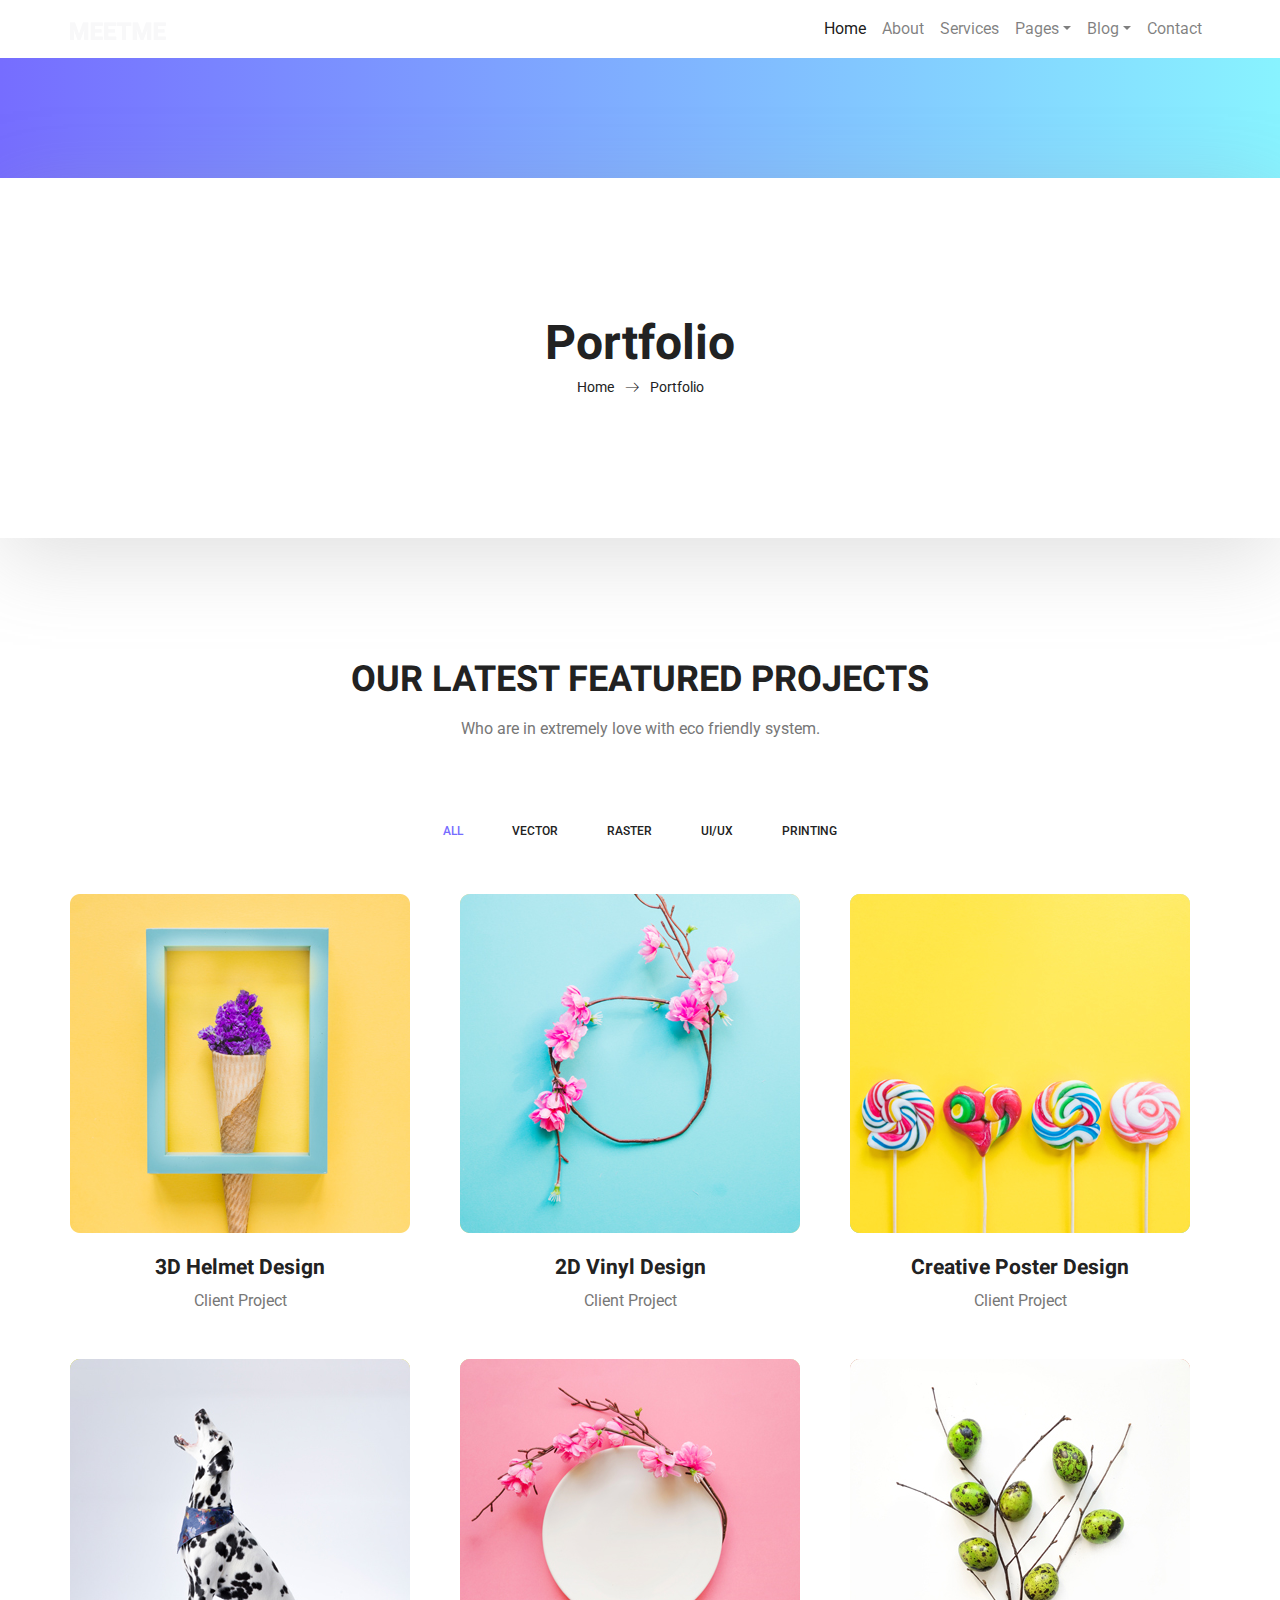
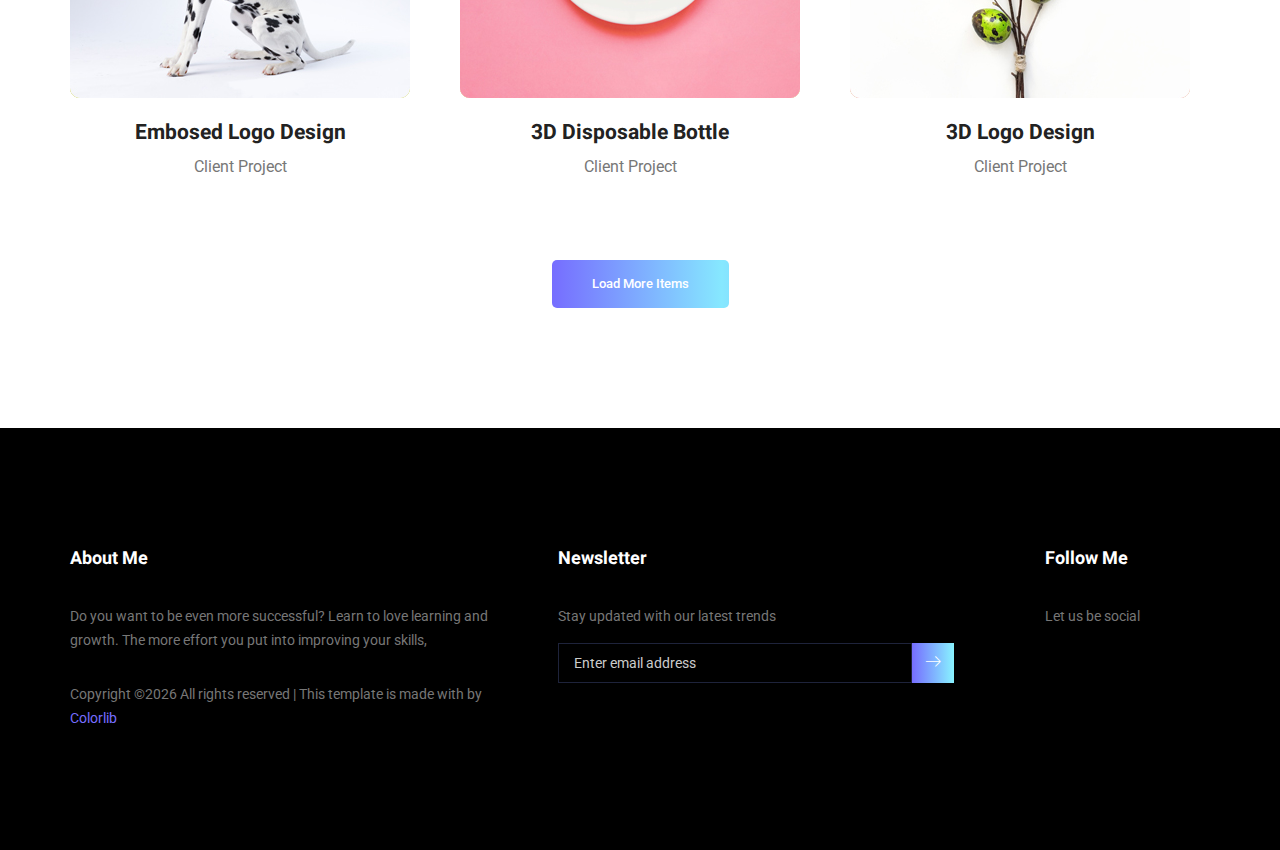
==== portfolio.html @ 8f8fa960 "first commit" ====
<!doctype html>
<html lang="en">
    <head>
        <!-- Required meta tags -->
        <meta charset="utf-8">
        <meta name="viewport" content="width=device-width, initial-scale=1, shrink-to-fit=no">
        <link rel="icon" href="img/favicon.png" type="image/png">
        <title>MeetMe Personal</title>
        <!-- Bootstrap CSS -->
        <link rel="stylesheet" href="css/bootstrap.css">
        <link rel="stylesheet" href="vendors/linericon/style.css">
        <link rel="stylesheet" href="css/font-awesome.min.css">
        <link rel="stylesheet" href="vendors/owl-carousel/owl.carousel.min.css">
        <link rel="stylesheet" href="vendors/lightbox/simpleLightbox.css">
        <link rel="stylesheet" href="vendors/nice-select/css/nice-select.css">
        <link rel="stylesheet" href="vendors/animate-css/animate.css">
        <link rel="stylesheet" href="vendors/popup/magnific-popup.css">
        <link rel="stylesheet" href="vendors/flaticon/flaticon.css">
        <!-- main css -->
        <link rel="stylesheet" href="css/style.css">
        <link rel="stylesheet" href="css/responsive.css">
    </head>
    <body>
        
        <!--================Header Menu Area =================-->
        <header class="header_area">
            <div class="main_menu">
            	<nav class="navbar navbar-expand-lg navbar-light">
					<div class="container box_1620">
						<!-- Brand and toggle get grouped for better mobile display -->
						<a class="navbar-brand logo_h" href="index.html"><img src="img/logo.png" alt=""></a>
						<button class="navbar-toggler" type="button" data-toggle="collapse" data-target="#navbarSupportedContent" aria-controls="navbarSupportedContent" aria-expanded="false" aria-label="Toggle navigation">
							<span class="icon-bar"></span>
							<span class="icon-bar"></span>
							<span class="icon-bar"></span>
						</button>
						<!-- Collect the nav links, forms, and other content for toggling -->
						<div class="collapse navbar-collapse offset" id="navbarSupportedContent">
							<ul class="nav navbar-nav menu_nav ml-auto">
								<li class="nav-item active"><a class="nav-link" href="index.html">Home</a></li> 
								<li class="nav-item"><a class="nav-link" href="about-us.html">About</a></li> 
								<li class="nav-item"><a class="nav-link" href="services.html">Services</a></li> 
								<li class="nav-item submenu dropdown">
									<a href="#" class="nav-link dropdown-toggle" data-toggle="dropdown" role="button" aria-haspopup="true" aria-expanded="false">Pages</a>
									<ul class="dropdown-menu">
										<li class="nav-item"><a class="nav-link" href="portfolio.html">Portfolio</a></li>
										<li class="nav-item"><a class="nav-link" href="elements.html">Elements</a></li>
									</ul>
								</li> 
								<li class="nav-item submenu dropdown">
									<a href="#" class="nav-link dropdown-toggle" data-toggle="dropdown" role="button" aria-haspopup="true" aria-expanded="false">Blog</a>
									<ul class="dropdown-menu">
										<li class="nav-item"><a class="nav-link" href="blog.html">Blog</a></li>
										<li class="nav-item"><a class="nav-link" href="single-blog.html">Blog Details</a></li>
									</ul>
								</li> 
								<li class="nav-item"><a class="nav-link" href="contact.html">Contact</a></li>
							</ul>
						</div> 
					</div>
            	</nav>
            </div>
        </header>
        <!--================Header Menu Area =================-->
        
        <!--================Home Banner Area =================-->
        <section class="banner_area">
            <div class="box_1620">
				<div class="banner_inner d-flex align-items-center">
					<div class="container">
						<div class="banner_content text-center">
							<h2>Portfolio</h2>
							<div class="page_link">
								<a href="index.html">Home</a>
								<a href="portfolio.html">Portfolio</a>
							</div>
						</div>
					</div>
				</div>
            </div>
        </section>
        <!--================End Home Banner Area =================-->
        
        <!--================Home Gallery Area =================-->
        <section class="home_gallery_area p_120">
        	<div class="container">
        		<div class="main_title">
        			<h2>Our Latest Featured Projects</h2>
        			<p>Who are in extremely love with eco friendly system.</p>
        		</div>
        		<div class="isotope_fillter">
        			<ul class="gallery_filter list">
						<li class="active" data-filter="*"><a href="#">All</a></li>
						<li data-filter=".brand"><a href="#">Vector</a></li>
						<li data-filter=".manipul"><a href="#">Raster</a></li>
						<li data-filter=".creative"><a href="#">UI/UX</a></li>
						<li data-filter=".design"><a href="#">Printing</a></li>
					</ul>
        		</div>
        	</div>
        	<div class="container">
        		<div class="gallery_f_inner row imageGallery1">
        			<div class="col-lg-4 col-md-4 col-sm-6 brand manipul design print">
        				<div class="h_gallery_item">
        					<div class="g_img_item">
        						<img class="img-fluid" src="img/gallery/project-1.jpg" alt="">
        						<a class="light" href="img/gallery/project-1.jpg"><img src="img/gallery/icon.png" alt=""></a>
        					</div>
        					<div class="g_item_text">
        						<h4>3D Helmet Design</h4>
        						<p>Client Project</p>
        					</div>
        				</div>
        			</div>
        			<div class="col-lg-4 col-md-4 col-sm-6 brand manipul creative">
        				<div class="h_gallery_item">
        					<div class="g_img_item">
        						<img class="img-fluid" src="img/gallery/project-2.jpg" alt="">
        						<a class="light" href="img/gallery/project-2.jpg"><img src="img/gallery/icon.png" alt=""></a>
        					</div>
        					<div class="g_item_text">
        						<h4>2D Vinyl Design</h4>
        						<p>Client Project</p>
        					</div>
        				</div>
        			</div>
        			<div class="col-lg-4 col-md-4 col-sm-6 manipul creative design print">
        				<div class="h_gallery_item">
        					<div class="g_img_item">
        						<img class="img-fluid" src="img/gallery/project-3.jpg" alt="">
        						<a class="light" href="img/gallery/project-3.jpg"><img src="img/gallery/icon.png" alt=""></a>
        					</div>
        					<div class="g_item_text">
        						<h4>Creative Poster Design</h4>
        						<p>Client Project</p>
        					</div>
        				</div>
        			</div>
        			<div class="col-lg-4 col-md-4 col-sm-6 brand creative print">
        				<div class="h_gallery_item">
        					<div class="g_img_item">
        						<img class="img-fluid" src="img/gallery/project-4.jpg" alt="">
        						<a class="light" href="img/gallery/project-4.jpg"><img src="img/gallery/icon.png" alt=""></a>
        					</div>
        					<div class="g_item_text">
        						<h4>Embosed Logo Design</h4>
        						<p>Client Project</p>
        					</div>
        				</div>
        			</div>
        			<div class="col-lg-4 col-md-4 col-sm-6 brand manipul design">
        				<div class="h_gallery_item">
        					<div class="g_img_item">
        						<img class="img-fluid" src="img/gallery/project-5.jpg" alt="">
        						<a class="light" href="img/gallery/project-5.jpg"><img src="img/gallery/icon.png" alt=""></a>
        					</div>
        					<div class="g_item_text">
        						<h4>3D Disposable Bottle</h4>
        						<p>Client Project</p>
        					</div>
        				</div>
        			</div>
        			<div class="col-lg-4 col-md-4 col-sm-6 brand creative">
        				<div class="h_gallery_item">
        					<div class="g_img_item">
        						<img class="img-fluid" src="img/gallery/project-6.jpg" alt="">
        						<a class="light" href="img/gallery/project-6.jpg"><img src="img/gallery/icon.png" alt=""></a>
        					</div>
        					<div class="g_item_text">
        						<h4>3D Logo Design</h4>
        						<p>Client Project</p>
        					</div>
        				</div>
        			</div>
        		</div>
        		<div class="more_btn">
        			<a class="main_btn" href="#">Load More Items</a>
        		</div>
        	</div>
        </section>
        <!--================End Home Gallery Area =================-->
        
        <!--================Footer Area =================-->
        <footer class="footer_area p_120">
        	<div class="container">
        		<div class="row footer_inner">
        			<div class="col-lg-5 col-sm-6">
        				<aside class="f_widget ab_widget">
        					<div class="f_title">
        						<h3>About Me</h3>
        					</div>
        					<p>Do you want to be even more successful? Learn to love learning and growth. The more effort you put into improving your skills,</p>
        					<p><!-- Link back to Colorlib can't be removed. Template is licensed under CC BY 3.0. -->
Copyright &copy;<script>document.write(new Date().getFullYear());</script> All rights reserved | This template is made with <i class="fa fa-heart-o" aria-hidden="true"></i> by <a href="https://colorlib.com" target="_blank">Colorlib</a>
<!-- Link back to Colorlib can't be removed. Template is licensed under CC BY 3.0. --></p>
        				</aside>
        			</div>
        			<div class="col-lg-5 col-sm-6">
        				<aside class="f_widget news_widget">
        					<div class="f_title">
        						<h3>Newsletter</h3>
        					</div>
        					<p>Stay updated with our latest trends</p>
        					<div id="mc_embed_signup">
                                <form target="_blank" action="https://spondonit.us12.list-manage.com/subscribe/post?u=1462626880ade1ac87bd9c93a&amp;id=92a4423d01" method="get" class="subscribe_form relative">
                                	<div class="input-group d-flex flex-row">
                                        <input name="EMAIL" placeholder="Enter email address" onfocus="this.placeholder = ''" onblur="this.placeholder = 'Email Address '" required="" type="email">
                                        <button class="btn sub-btn"><span class="lnr lnr-arrow-right"></span></button>		
                                    </div>				
                                    <div class="mt-10 info"></div>
                                </form>
                            </div>
        				</aside>
        			</div>
        			<div class="col-lg-2">
        				<aside class="f_widget social_widget">
        					<div class="f_title">
        						<h3>Follow Me</h3>
        					</div>
        					<p>Let us be social</p>
        					<ul class="list">
        						<li><a href="#"><i class="fa fa-facebook"></i></a></li>
        						<li><a href="#"><i class="fa fa-twitter"></i></a></li>
        						<li><a href="#"><i class="fa fa-dribbble"></i></a></li>
        						<li><a href="#"><i class="fa fa-behance"></i></a></li>
        					</ul>
        				</aside>
        			</div>
        		</div>
        	</div>
        </footer>
        <!--================End Footer Area =================-->
        
        
        
        
        <!-- Optional JavaScript -->
        <!-- jQuery first, then Popper.js, then Bootstrap JS -->
        <script src="js/jquery-3.3.1.min.js"></script>
        <script src="js/popper.js"></script>
        <script src="js/bootstrap.min.js"></script>
        <script src="js/stellar.js"></script>
        <script src="vendors/lightbox/simpleLightbox.min.js"></script>
        <script src="vendors/nice-select/js/jquery.nice-select.min.js"></script>
        <script src="vendors/isotope/imagesloaded.pkgd.min.js"></script>
        <script src="vendors/isotope/isotope.pkgd.min.js"></script>
        <script src="vendors/owl-carousel/owl.carousel.min.js"></script>
        <script src="vendors/popup/jquery.magnific-popup.min.js"></script>
        <script src="js/jquery.ajaxchimp.min.js"></script>
        <script src="vendors/counter-up/jquery.waypoints.min.js"></script>
        <script src="vendors/counter-up/jquery.counterup.min.js"></script>
        <script src="js/mail-script.js"></script>
        <script src="js/theme.js"></script>
    </body>
</html>
---- vendors/linericon/style.css ----
@font-face {
	font-family: 'Linearicons-Free';
	src:url('fonts/Linearicons-Free.eot?w118d');
	src:url('fonts/Linearicons-Free.eot?#iefixw118d') format('embedded-opentype'),
		url('fonts/Linearicons-Free.woff2?w118d') format('woff2'),
		url('fonts/Linearicons-Free.woff?w118d') format('woff'),
		url('fonts/Linearicons-Free.ttf?w118d') format('truetype'),
		url('fonts/Linearicons-Free.svg?w118d#Linearicons-Free') format('svg');
	font-weight: normal;
	font-style: normal;
}

.lnr {
	font-family: 'Linearicons-Free';
	speak: none;
	font-style: normal;
	font-weight: normal;
	font-variant: normal;
	text-transform: none;
	line-height: 1;

	/* Better Font Rendering =========== */
	-webkit-font-smoothing: antialiased;
	-moz-osx-font-smoothing: grayscale;
}

.lnr-home:before {
	content: "\e800";
}
.lnr-apartment:before {
	content: "\e801";
}
.lnr-pencil:before {
	content: "\e802";
}
.lnr-magic-wand:before {
	content: "\e803";
}
.lnr-drop:before {
	content: "\e804";
}
.lnr-lighter:before {
	content: "\e805";
}
.lnr-poop:before {
	content: "\e806";
}
.lnr-sun:before {
	content: "\e807";
}
.lnr-moon:before {
	content: "\e808";
}
.lnr-cloud:before {
	content: "\e809";
}
.lnr-cloud-upload:before {
	content: "\e80a";
}
.lnr-cloud-download:before {
	content: "\e80b";
}
.lnr-cloud-sync:before {
	content: "\e80c";
}
.lnr-cloud-check:before {
	content: "\e80d";
}
.lnr-database:before {
	content: "\e80e";
}
.lnr-lock:before {
	content: "\e80f";
}
.lnr-cog:before {
	content: "\e810";
}
.lnr-trash:before {
	content: "\e811";
}
.lnr-dice:before {
	content: "\e812";
}
.lnr-heart:before {
	content: "\e813";
}
.lnr-star:before {
	content: "\e814";
}
.lnr-star-half:before {
	content: "\e815";
}
.lnr-star-empty:before {
	content: "\e816";
}
.lnr-flag:before {
	content: "\e817";
}
.lnr-envelope:before {
	content: "\e818";
}
.lnr-paperclip:before {
	content: "\e819";
}
.lnr-inbox:before {
	content: "\e81a";
}
.lnr-eye:before {
	content: "\e81b";
}
.lnr-printer:before {
	content: "\e81c";
}
.lnr-file-empty:before {
	content: "\e81d";
}
.lnr-file-add:before {
	content: "\e81e";
}
.lnr-enter:before {
	content: "\e81f";
}
.lnr-exit:before {
	content: "\e820";
}
.lnr-graduation-hat:before {
	content: "\e821";
}
.lnr-license:before {
	content: "\e822";
}
.lnr-music-note:before {
	content: "\e823";
}
.lnr-film-play:before {
	content: "\e824";
}
.lnr-camera-video:before {
	content: "\e825";
}
.lnr-camera:before {
	content: "\e826";
}
.lnr-picture:before {
	content: "\e827";
}
.lnr-book:before {
	content: "\e828";
}
.lnr-bookmark:before {
	content: "\e829";
}
.lnr-user:before {
	content: "\e82a";
}
.lnr-users:before {
	content: "\e82b";
}
.lnr-shirt:before {
	content: "\e82c";
}
.lnr-store:before {
	content: "\e82d";
}
.lnr-cart:before {
	content: "\e82e";
}
.lnr-tag:before {
	content: "\e82f";
}
.lnr-phone-handset:before {
	content: "\e830";
}
.lnr-phone:before {
	content: "\e831";
}
.lnr-pushpin:before {
	content: "\e832";
}
.lnr-map-marker:before {
	content: "\e833";
}
.lnr-map:before {
	content: "\e834";
}
.lnr-location:before {
	content: "\e835";
}
.lnr-calendar-full:before {
	content: "\e836";
}
.lnr-keyboard:before {
	content: "\e837";
}
.lnr-spell-check:before {
	content: "\e838";
}
.lnr-screen:before {
	content: "\e839";
}
.lnr-smartphone:before {
	content: "\e83a";
}
.lnr-tablet:before {
	content: "\e83b";
}
.lnr-laptop:before {
	content: "\e83c";
}
.lnr-laptop-phone:before {
	content: "\e83d";
}
.lnr-power-switch:before {
	content: "\e83e";
}
.lnr-bubble:before {
	content: "\e83f";
}
.lnr-heart-pulse:before {
	content: "\e840";
}
.lnr-construction:before {
	content: "\e841";
}
.lnr-pie-chart:before {
	content: "\e842";
}
.lnr-chart-bars:before {
	content: "\e843";
}
.lnr-gift:before {
	content: "\e844";
}
.lnr-diamond:before {
	content: "\e845";
}
.lnr-linearicons:before {
	content: "\e846";
}
.lnr-dinner:before {
	content: "\e847";
}
.lnr-coffee-cup:before {
	content: "\e848";
}
.lnr-leaf:before {
	content: "\e849";
}
.lnr-paw:before {
	content: "\e84a";
}
.lnr-rocket:before {
	content: "\e84b";
}
.lnr-briefcase:before {
	content: "\e84c";
}
.lnr-bus:before {
	content: "\e84d";
}
.lnr-car:before {
	content: "\e84e";
}
.lnr-train:before {
	content: "\e84f";
}
.lnr-bicycle:before {
	content: "\e850";
}
.lnr-wheelchair:before {
	content: "\e851";
}
.lnr-select:before {
	content: "\e852";
}
.lnr-earth:before {
	content: "\e853";
}
.lnr-smile:before {
	content: "\e854";
}
.lnr-sad:before {
	content: "\e855";
}
.lnr-neutral:before {
	content: "\e856";
}
.lnr-mustache:before {
	content: "\e857";
}
.lnr-alarm:before {
	content: "\e858";
}
.lnr-bullhorn:before {
	content: "\e859";
}
.lnr-volume-high:before {
	content: "\e85a";
}
.lnr-volume-medium:before {
	content: "\e85b";
}
.lnr-volume-low:before {
	content: "\e85c";
}
.lnr-volume:before {
	content: "\e85d";
}
.lnr-mic:before {
	content: "\e85e";
}
.lnr-hourglass:before {
	content: "\e85f";
}
.lnr-undo:before {
	content: "\e860";
}
.lnr-redo:before {
	content: "\e861";
}
.lnr-sync:before {
	content: "\e862";
}
.lnr-history:before {
	content: "\e863";
}
.lnr-clock:before {
	content: "\e864";
}
.lnr-download:before {
	content: "\e865";
}
.lnr-upload:before {
	content: "\e866";
}
.lnr-enter-down:before {
	content: "\e867";
}
.lnr-exit-up:before {
	content: "\e868";
}
.lnr-bug:before {
	content: "\e869";
}
.lnr-code:before {
	content: "\e86a";
}
.lnr-link:before {
	content: "\e86b";
}
.lnr-unlink:before {
	content: "\e86c";
}
.lnr-thumbs-up:before {
	content: "\e86d";
}
.lnr-thumbs-down:before {
	content: "\e86e";
}
.lnr-magnifier:before {
	content: "\e86f";
}
.lnr-cross:before {
	content: "\e870";
}
.lnr-menu:before {
	content: "\e871";
}
.lnr-list:before {
	content: "\e872";
}
.lnr-chevron-up:before {
	content: "\e873";
}
.lnr-chevron-down:before {
	content: "\e874";
}
.lnr-chevron-left:before {
	content: "\e875";
}
.lnr-chevron-right:before {
	content: "\e876";
}
.lnr-arrow-up:before {
	content: "\e877";
}
.lnr-arrow-down:before {
	content: "\e878";
}
.lnr-arrow-left:before {
	content: "\e879";
}
.lnr-arrow-right:before {
	content: "\e87a";
}
.lnr-move:before {
	content: "\e87b";
}
.lnr-warning:before {
	content: "\e87c";
}
.lnr-question-circle:before {
	content: "\e87d";
}
.lnr-menu-circle:before {
	content: "\e87e";
}
.lnr-checkmark-circle:before {
	content: "\e87f";
}
.lnr-cross-circle:before {
	content: "\e880";
}
.lnr-plus-circle:before {
	content: "\e881";
}
.lnr-circle-minus:before {
	content: "\e882";
}
.lnr-arrow-up-circle:before {
	content: "\e883";
}
.lnr-arrow-down-circle:before {
	content: "\e884";
}
.lnr-arrow-left-circle:before {
	content: "\e885";
}
.lnr-arrow-right-circle:before {
	content: "\e886";
}
.lnr-chevron-up-circle:before {
	content: "\e887";
}
.lnr-chevron-down-circle:before {
	content: "\e888";
}
.lnr-chevron-left-circle:before {
	content: "\e889";
}
.lnr-chevron-right-circle:before {
	content: "\e88a";
}
.lnr-crop:before {
	content: "\e88b";
}
.lnr-frame-expand:before {
	content: "\e88c";
}
.lnr-frame-contract:before {
	content: "\e88d";
}
.lnr-layers:before {
	content: "\e88e";
}
.lnr-funnel:before {
	content: "\e88f";
}
.lnr-text-format:before {
	content: "\e890";
}
.lnr-text-format-remove:before {
	content: "\e891";
}
.lnr-text-size:before {
	content: "\e892";
}
.lnr-bold:before {
	content: "\e893";
}
.lnr-italic:before {
	content: "\e894";
}
.lnr-underline:before {
	content: "\e895";
}
.lnr-strikethrough:before {
	content: "\e896";
}
.lnr-highlight:before {
	content: "\e897";
}
.lnr-text-align-left:before {
	content: "\e898";
}
.lnr-text-align-center:before {
	content: "\e899";
}
.lnr-text-align-right:before {
	content: "\e89a";
}
.lnr-text-align-justify:before {
	content: "\e89b";
}
.lnr-line-spacing:before {
	content: "\e89c";
}
.lnr-indent-increase:before {
	content: "\e89d";
}
.lnr-indent-decrease:before {
	content: "\e89e";
}
.lnr-pilcrow:before {
	content: "\e89f";
}
.lnr-direction-ltr:before {
	content: "\e8a0";
}
.lnr-direction-rtl:before {
	content: "\e8a1";
}
.lnr-page-break:before {
	content: "\e8a2";
}
.lnr-sort-alpha-asc:before {
	content: "\e8a3";
}
.lnr-sort-amount-asc:before {
	content: "\e8a4";
}
.lnr-hand:before {
	content: "\e8a5";
}
.lnr-pointer-up:before {
	content: "\e8a6";
}
.lnr-pointer-right:before {
	content: "\e8a7";
}
.lnr-pointer-down:before {
	content: "\e8a8";
}
.lnr-pointer-left:before {
	content: "\e8a9";
}
---- vendors/lightbox/simpleLightbox.css ----
.slbOverlay, .slbWrapOuter, .slbWrap {
  position: fixed;
  top: 0;
  right: 0;
  bottom: 0;
  left: 0;
}

.slbOverlay {
  overflow: hidden;
  z-index: 2000;
  background-color: #000;
  opacity: 0.7;
  filter: alpha(opacity=70);
  -webkit-animation: slbOverlay 0.5s;
  -moz-animation: slbOverlay 0.5s;
  animation: slbOverlay 0.5s;
}

.slbWrapOuter {
  overflow-x: hidden;
  overflow-y: auto;
  z-index: 2010;
}

.slbWrap {
  position: absolute;
  text-align: center;
}

.slbWrap:before {
  content: "";
  display: inline-block;
  height: 100%;
  vertical-align: middle;
}

.slbContentOuter {
  display: inline-block;
  vertical-align: middle;
  margin: 0px auto;
  padding: 0 1em;
  box-sizing: border-box;
  z-index: 2020;
  text-align: left;
  max-width: 100%;
}

.slbContentEl .slbContentOuter {
  padding: 5em 1em;
}

.slbContent {
  position: relative;
}

.slbContentEl .slbContent {
  -webkit-animation: slbEnter 0.3s;
  -moz-animation: slbEnter 0.3s;
  animation: slbEnter 0.3s;
  background-color: #fff;
  box-shadow: 0 0.2em 1em rgba(0, 0, 0, 0.4);
}

.slbImageWrap {
  -webkit-animation: slbEnter 0.3s;
  -moz-animation: slbEnter 0.3s;
  animation: slbEnter 0.3s;
  position: relative;
}

.slbImageWrap:after {
  content: "";
  position: absolute;
  left: 0;
  right: 0;
  top: 5em;
  bottom: 5em;
  display: block;
  z-index: -1;
  box-shadow: 0 0.2em 1em rgba(0, 0, 0, 0.6);
  background-color: #FFF;
}

.slbImage {
  width: auto;
  max-width: 100%;
  height: auto;
  display: block;
  line-height: 0;
  box-sizing: border-box;
  padding: 5em 0;
  margin: 0 auto;
}

.slbCaption {
  display: inline-block;
  max-width: 100%;
  overflow: hidden;
  text-overflow: ellipsis;
  white-space: nowrap;
  word-wrap: normal;
  font-size: 1.4em;
  position: absolute;
  left: 0;
  right: 0;
  bottom: 0;
  padding: 0.71429em 0;
  color: #fff;
  color: rgba(255, 255, 255, 0.7);
  text-align: center;
}

.slbCloseBtn, .slbArrow {
  margin: 0;
  padding: 0;
  border: 0;
  cursor: pointer;
  background: none;
}

.slbCloseBtn::-moz-focus-inner, .slbArrow::-moz-focus-inner {
  padding: 0;
  border: 0;
}

.slbCloseBtn:hover, .slbArrow:hover {
  opacity: 0.5;
}

.slbCloseBtn:active, .slbArrow:active {
  opacity: 0.8;
}

.slbCloseBtn {
  -webkit-animation: slbEnter 0.3s;
  -moz-animation: slbEnter 0.3s;
  animation: slbEnter 0.3s;
  font-size: 3em;
  width: 1.66667em;
  height: 1.66667em;
  line-height: 1.66667em;
  position: absolute;
  right: -0.33333em;
  top: 0;
  color: #fff;
  color: rgba(255, 255, 255, 0.7);
  text-align: center;
    outline: none;
    box-shadow: none;
}

.slbLoading .slbCloseBtn {
  display: none;
}

.slbLoadingText {
  font-size: 1.4em;
  color: #fff;
  color: rgba(255, 255, 255, 0.9);
}

.slbArrows {
  position: fixed;
  top: 50%;
  left: 0;
  right: 0;
}

.slbLoading .slbArrows {
  display: none;
}

.slbArrow {
  position: absolute;
  top: 50%;
  margin-top: -5em;
  width: 5em;
  height: 10em;
  opacity: 0.7;
  text-indent: -999em;
  overflow: hidden;
    outline: none;
    box-shadow: none;
}

.slbArrow:before {
  content: "";
  position: absolute;
  top: 50%;
  left: 50%;
  margin: -0.8em 0 0 -0.8em;
  border: 0.8em solid transparent;
}

.slbArrow.next {
  right: 0;
}

.slbArrow.next:before {
  border-left-color: #fff;
}

.slbArrow.prev {
  left: 0;
}

.slbArrow.prev:before {
  border-right-color: #fff;
}

.slbIframeCont {
  width: 80em;
  height: 0;
  overflow: hidden;
  padding-top: 56.25%;
  margin: 5em 0;
}

.slbIframe {
  position: absolute;
  top: 0;
  left: 0;
  width: 100%;
  height: 100%;
  box-shadow: 0 0.2em 1em rgba(0, 0, 0, 0.6);
  background: #000;
}

@-webkit-keyframes slbOverlay {
  from {
    opacity: 0;
  }
  to {
    opacity: 0.7;
  }
}

@-moz-keyframes slbOverlay {
  from {
    opacity: 0;
  }
  to {
    opacity: 0.7;
  }
}

@keyframes slbOverlay {
  from {
    opacity: 0;
  }
  to {
    opacity: 0.7;
  }
}

@-webkit-keyframes slbEnter {
  from {
    opacity: 0;
    -webkit-transform: translate3d(0, -1em, 0);
  }
  to {
    opacity: 1;
    -webkit-transform: translate3d(0, 0, 0);
  }
}

@-moz-keyframes slbEnter {
  from {
    opacity: 0;
    -moz-transform: translate3d(0, -1em, 0);
  }
  to {
    opacity: 1;
    -moz-transform: translate3d(0, 0, 0);
  }
}

@keyframes slbEnter {
  from {
    opacity: 0;
    -webkit-transform: translate3d(0, -1em, 0);
    -moz-transform: translate3d(0, -1em, 0);
    -ms-transform: translate3d(0, -1em, 0);
    -o-transform: translate3d(0, -1em, 0);
    transform: translate3d(0, -1em, 0);
  }
  to {
    opacity: 1;
    -webkit-transform: translate3d(0, 0, 0);
    -moz-transform: translate3d(0, 0, 0);
    -ms-transform: translate3d(0, 0, 0);
    -o-transform: translate3d(0, 0, 0);
    transform: translate3d(0, 0, 0);
  }
}
---- vendors/nice-select/css/nice-select.css ----
.nice-select {
  -webkit-tap-highlight-color: transparent;
  background-color: #fff;
  border-radius: 5px;
  border: solid 1px #e8e8e8;
  box-sizing: border-box;
  clear: both;
  cursor: pointer;
  display: block;
  float: left;
  font-family: inherit;
  font-size: 14px;
  font-weight: normal;
  height: 42px;
  line-height: 40px;
  outline: none;
  padding-left: 18px;
  padding-right: 30px;
  position: relative;
  text-align: left !important;
  -webkit-transition: all 0.2s ease-in-out;
  transition: all 0.2s ease-in-out;
  -webkit-user-select: none;
     -moz-user-select: none;
      -ms-user-select: none;
          user-select: none;
  white-space: nowrap;
  width: auto; }
  .nice-select:hover {
    border-color: #dbdbdb; }
  .nice-select:active, .nice-select.open, .nice-select:focus {
    border-color: #999; }
  .nice-select:after {
    border-bottom: 2px solid #999;
    border-right: 2px solid #999;
    content: '';
    display: block;
    height: 5px;
    margin-top: -4px;
    pointer-events: none;
    position: absolute;
    right: 12px;
    top: 50%;
    -webkit-transform-origin: 66% 66%;
        -ms-transform-origin: 66% 66%;
            transform-origin: 66% 66%;
    -webkit-transform: rotate(45deg);
        -ms-transform: rotate(45deg);
            transform: rotate(45deg);
    -webkit-transition: all 0.15s ease-in-out;
    transition: all 0.15s ease-in-out;
    width: 5px; }
  .nice-select.open:after {
    -webkit-transform: rotate(-135deg);
        -ms-transform: rotate(-135deg);
            transform: rotate(-135deg); }
  .nice-select.open .list {
    opacity: 1;
    pointer-events: auto;
    -webkit-transform: scale(1) translateY(0);
        -ms-transform: scale(1) translateY(0);
            transform: scale(1) translateY(0); }
  .nice-select.disabled {
    border-color: #ededed;
    color: #999;
    pointer-events: none; }
    .nice-select.disabled:after {
      border-color: #cccccc; }
  .nice-select.wide {
    width: 100%; }
    .nice-select.wide .list {
      left: 0 !important;
      right: 0 !important; }
  .nice-select.right {
    float: right; }
    .nice-select.right .list {
      left: auto;
      right: 0; }
  .nice-select.small {
    font-size: 12px;
    height: 36px;
    line-height: 34px; }
    .nice-select.small:after {
      height: 4px;
      width: 4px; }
    .nice-select.small .option {
      line-height: 34px;
      min-height: 34px; }
  .nice-select .list {
    background-color: #fff;
    border-radius: 5px;
    box-shadow: 0 0 0 1px rgba(68, 68, 68, 0.11);
    box-sizing: border-box;
    margin-top: 4px;
    opacity: 0;
    overflow: hidden;
    padding: 0;
    pointer-events: none;
    position: absolute;
    top: 100%;
    left: 0;
    -webkit-transform-origin: 50% 0;
        -ms-transform-origin: 50% 0;
            transform-origin: 50% 0;
    -webkit-transform: scale(0.75) translateY(-21px);
        -ms-transform: scale(0.75) translateY(-21px);
            transform: scale(0.75) translateY(-21px);
    -webkit-transition: all 0.2s cubic-bezier(0.5, 0, 0, 1.25), opacity 0.15s ease-out;
    transition: all 0.2s cubic-bezier(0.5, 0, 0, 1.25), opacity 0.15s ease-out;
    z-index: 9; }
    .nice-select .list:hover .option:not(:hover) {
      background-color: transparent !important; }
  .nice-select .option {
    cursor: pointer;
    font-weight: 400;
    line-height: 40px;
    list-style: none;
    min-height: 40px;
    outline: none;
    padding-left: 18px;
    padding-right: 29px;
    text-align: left;
    -webkit-transition: all 0.2s;
    transition: all 0.2s; }
    .nice-select .option:hover, .nice-select .option.focus, .nice-select .option.selected.focus {
      background-color: #f6f6f6; }
    .nice-select .option.selected {
      font-weight: bold; }
    .nice-select .option.disabled {
      background-color: transparent;
      color: #999;
      cursor: default; }

.no-csspointerevents .nice-select .list {
  display: none; }

.no-csspointerevents .nice-select.open .list {
  display: block; }
---- vendors/flaticon/flaticon.css ----
/*
  	Flaticon icon font: Flaticon
  	Creation date: 26/06/2018 17:19
  	*/

@font-face {
  font-family: "Flaticon";
  src: url("./Flaticon.eot");
  src: url("./Flaticon.eot?#iefix") format("embedded-opentype"),
       url("./Flaticon.woff") format("woff"),
       url("./Flaticon.ttf") format("truetype"),
       url("./Flaticon.svg#Flaticon") format("svg");
  font-weight: normal;
  font-style: normal;
}

@media screen and (-webkit-min-device-pixel-ratio:0) {
  @font-face {
    font-family: "Flaticon";
    src: url("./Flaticon.svg#Flaticon") format("svg");
  }
}

[class^="flaticon-"]:before, [class*=" flaticon-"]:before,
[class^="flaticon-"]:after, [class*=" flaticon-"]:after {   
  font-family: Flaticon;
        font-size: 20px;
font-style: normal;
margin-left: 20px;
}

.flaticon-skyline:before { content: "\f100"; }
.flaticon-sketch:before { content: "\f101"; }
.flaticon-city:before { content: "\f102"; }
---- css/style.css ----
/*----------------------------------------------------
@File: Default Styles
@Author: Rocky Ahmed
@URL: http://wethemez.com
Author E-mail: rockybd1995@gmail.com

This file contains the styling for the actual theme, this
is the file you need to edit to change the look of the
theme.
---------------------------------------------------- */
/*=====================================================================
@Template Name: Builder Construction 
@Author: Rocky Ahmed
@Developed By: Rocky Ahmed
@Developer URL: http://rocky.wethemez.com
Author E-mail: rockybd1995@gmail.com

@Default Styles

Table of Content:
01/ Variables
02/ predefin
03/ header
04/ button
05/ banner
06/ breadcrumb
07/ about
08/ team
09/ project 
10/ price 
11/ team 
12/ blog 
13/ video  
14/ features  
15/ career  
16/ contact 
17/ footer

=====================================================================*/
/*----------------------------------------------------*/
/*font Variables*/
/*Color Variables*/
/*=================== fonts ====================*/
@import url("https://fonts.googleapis.com/css?family=Heebo:300,400,700,900|Roboto:300,400,500,700");
/*---------------------------------------------------- */
/*----------------------------------------------------*/
.list {
  list-style: none;
  margin: 0px;
  padding: 0px; }

a {
  text-decoration: none;
  transition: all 0.3s ease-in-out; }
  a:hover, a:focus {
    text-decoration: none;
    outline: none; }

.row.m0 {
  margin: 0px; }

body {
  line-height: 26px;
  font-size: 16px;
  font-family: "Roboto", sans-serif;
  font-weight: normal;
  color: #777777; }

h1, h2, h3, h4, h5, h6 {
  font-family: "Heebo", sans-serif;
  font-weight: bold; }

button:focus {
  outline: none;
  box-shadow: none; }

.p0 {
  padding-left: 0px;
  padding-right: 0px; }

.p_120 {
  padding-top: 120px;
  padding-bottom: 120px; }

.p_100 {
  padding-top: 100px;
  padding-bottom: 100px; }

.pad_top {
  padding-top: 120px; }

.pad_bt {
  padding-bottom: 120px; }

.mt-25 {
  margin-top: 25px; }

@media (min-width: 1200px) {
  .container {
    max-width: 1170px; } }

@media (min-width: 1620px) {
  .box_1620 {
    max-width: 1620px;
    margin: auto;
    width: 100%;
    padding-left: 0px;
    padding-right: 0px; } }
/* Main Title Area css
============================================================================================ */
.main_title {
  text-align: center;
  max-width: 670px;
  margin: 0px auto 75px; }
  .main_title h2 {
    font-family: "Heebo", sans-serif;
    font-size: 36px;
    color: #222222;
    margin-bottom: 15px;
    text-transform: uppercase; }
  .main_title p {
    font-size: 16px;
    font-family: "Roboto", sans-serif;
    font-weight: normal;
    line-height: 26px;
    color: #777777;
    margin-bottom: 0px; }

/* End Main Title Area css
============================================================================================ */
/*---------------------------------------------------- */
/*----------------------------------------------------*/

/*---------------------------------------------------- */
/*----------------------------------------------------*/
/* Home Banner Area css
============================================================================================ */
.home_banner_area {
  position: relative;
  z-index: 1;
  /*background-image: -moz-linear-gradient(0deg, #766dff 0%, #88f3ff 100%);
  background-image: -webkit-linear-gradient(0deg, #766dff 0%, #88f3ff 100%);
  background-image: -ms-linear-gradient(0deg, #766dff 0%, #88f3ff 100%);*/
  margin-bottom: 200px; }
  .home_banner_area .box_1620 {
    min-height: 700px;
    border-radius: 12px;
    position: relative;
    bottom: -40px;
    background: #fff;
    padding: 30px;
    box-shadow: 0px 20px 80px 0px rgba(153, 153, 153, 0.3); }
  .home_banner_area .banner_inner {
    position: relative;
    width: 100%;
    min-height: 700px;
    display: flex; }
    .home_banner_area .banner_inner .banner_content {
      color: #222222;
      vertical-align: middle;
      align-self: center;
      text-align: left; }
      .home_banner_area .banner_inner .banner_content .media .d-flex {
        padding-right: 125px; }
      .home_banner_area .banner_inner .banner_content .media .media-body {
        vertical-align: middle;
        align-self: center; }

.blog_banner {
  min-height: 780px;
  position: relative;
  z-index: 1;
  overflow: hidden;
  margin-bottom: 0px; }
  .blog_banner .banner_inner {
    background: #04091e;
    position: relative;
    overflow: hidden;
    width: 100%;
    min-height: 780px;
    z-index: 1; }
    .blog_banner .banner_inner .overlay {
      background: url(../img/banner/banner-2.jpg) no-repeat scroll center center;
      opacity: .5;
      height: 125%;
      position: absolute;
      left: 0px;
      top: 0px;
      width: 100%;
      z-index: -1; }
    .blog_banner .banner_inner .blog_b_text {
      max-width: 700px;
      margin: auto;
      color: #fff; }
      .blog_banner .banner_inner .blog_b_text h2 {
        font-size: 60px;
        font-weight: bold;
        font-family: "Heebo", sans-serif;
        line-height: 66px;
        margin-bottom: 15px;
        text-transform: uppercase; }
      .blog_banner .banner_inner .blog_b_text p {
        font-size: 16px;
        margin-bottom: 35px; }
      .blog_banner .banner_inner .blog_b_text .white_bg_btn {
        line-height: 42px;
        padding: 0px 45px;
        border-radius: 5px; }

.banner_box {
  max-width: 1620px;
  margin: auto; }

.banner_area {
  position: relative;
  z-index: 1;
  min-height: 350px;
  background-image: -moz-linear-gradient(0deg, #766dff 0%, #88f3ff 100%);
  background-image: -webkit-linear-gradient(0deg, #766dff 0%, #88f3ff 100%);
  background-image: -ms-linear-gradient(0deg, #766dff 0%, #88f3ff 100%);
  margin-bottom: 120px; }
  .banner_area .box_1620 {
    background: #fff;
    min-height: 360px;
    border-radius: 12px;
    position: relative;
    bottom: -120px;
    box-shadow: 0px 20px 80px 0px rgba(153, 153, 153, 0.3); }
  .banner_area .banner_inner {
    position: relative;
    overflow: hidden;
    width: 100%;
    min-height: 360px;
    z-index: 1; }
    .banner_area .banner_inner .banner_content h2 {
      color: #222222;
      font-size: 48px;
      font-family: "Heebo", sans-serif;
      margin-bottom: 0px;
      font-weight: bold; }
    .banner_area .banner_inner .banner_content .page_link a {
      font-size: 14px;
      color: #222222;
      font-family: "Roboto", sans-serif;
      margin-right: 32px;
      position: relative; }
      .banner_area .banner_inner .banner_content .page_link a:before {
        content: "\e87a";
        font-family: 'Linearicons-Free';
        position: absolute;
        right: -25px;
        top: 50%;
        transform: translateY(-50%); }
      .banner_area .banner_inner .banner_content .page_link a:last-child {
        margin-right: 0px; }
        .banner_area .banner_inner .banner_content .page_link a:last-child:before {
          display: none; }
      .banner_area .banner_inner .banner_content .page_link a:hover {
        color: #766dff; }

/* End Home Banner Area css
============================================================================================ */
/*---------------------------------------------------- */
/*----------------------------------------------------*/
/* Latest Blog Area css
============================================================================================ */
.latest_blog_inner {
  margin-bottom: -30px; }

.l_blog_item {
  margin-bottom: 30px; }
  .l_blog_item .date {
    font-size: 13px;
    font-family: "Roboto", sans-serif;
    font-weight: normal;
    color: #777777;
    margin-top: 20px;
    display: block;
    margin-bottom: 15px; }
  .l_blog_item h4 {
    font-size: 18px;
    line-height: 24px;
    color: #222222;
    border-bottom: 1px solid #eeeeee;
    padding-bottom: 20px;
    margin-bottom: 20px;
    transition: all 300ms linear 0s; }
  .l_blog_item p {
    margin-bottom: 0px; }
  .l_blog_item:hover h4 {
    color: #766dff; }

/* End Latest Blog Area css
============================================================================================ */
/*================= latest_blog_area css =============*/
.single-recent-blog-post {
  margin-bottom: 30px; }
  .single-recent-blog-post .thumb {
    overflow: hidden; }
    .single-recent-blog-post .thumb img {
      transition: all 0.7s linear; }
  .single-recent-blog-post .details {
    padding-top: 30px; }
    .single-recent-blog-post .details .sec_h4 {
      line-height: 24px;
      padding: 10px 0px 13px;
      transition: all 0.3s linear; }
      .single-recent-blog-post .details .sec_h4:hover {
        color: #777777; }
  .single-recent-blog-post .date {
    font-size: 14px;
    line-height: 24px;
    font-weight: 400; }
  .single-recent-blog-post:hover img {
    transform: scale(1.23) rotate(10deg); }

.tags .tag_btn {
  font-size: 12px;
  font-weight: 500;
  line-height: 20px;
  border: 1px solid #eeeeee;
  display: inline-block;
  padding: 1px 18px;
  text-align: center;
  color: #222222; }
  .tags .tag_btn:before {
    background: #766dff; }
  .tags .tag_btn + .tag_btn {
    margin-left: 2px; }

/*========= blog_categorie_area css ===========*/
.blog_categorie_area {
  padding-top: 80px;
  padding-bottom: 80px; }

.categories_post {
  position: relative;
  text-align: center;
  cursor: pointer; }
  .categories_post img {
    max-width: 100%; }
  .categories_post .categories_details {
    position: absolute;
    top: 20px;
    left: 20px;
    right: 20px;
    bottom: 20px;
    background: rgba(34, 34, 34, 0.8);
    color: #fff;
    transition: all 0.3s linear;
    display: flex;
    align-items: center;
    justify-content: center; }
    .categories_post .categories_details h5 {
      margin-bottom: 0px;
      font-size: 18px;
      line-height: 26px;
      text-transform: uppercase;
      color: #fff;
      position: relative; }
    .categories_post .categories_details p {
      font-weight: 300;
      font-size: 14px;
      line-height: 26px;
      margin-bottom: 0px; }
    .categories_post .categories_details .border_line {
      margin: 10px 0px;
      background: #fff;
      width: 100%;
      height: 1px; }
  .categories_post:hover .categories_details {
    background-image: -moz-linear-gradient(0deg, #766dff 0%, #88f3ff 100%);
    background-image: -webkit-linear-gradient(0deg, #766dff 0%, #88f3ff 100%);
    background-image: -ms-linear-gradient(0deg, #766dff 0%, #88f3ff 100%);
    opacity: 0.851; }

/*============ blog_left_sidebar css ==============*/
.blog_item {
  margin-bottom: 40px; }

.blog_info {
  padding-top: 30px; }
  .blog_info .post_tag {
    padding-bottom: 20px; }
    .blog_info .post_tag a {
      font: 300 14px/21px "Roboto", sans-serif;
      color: #222222; }
      .blog_info .post_tag a:hover {
        color: #777777; }
      .blog_info .post_tag a.active {
        color: #766dff; }
  .blog_info .blog_meta li a {
    font: 300 14px/20px "Roboto", sans-serif;
    color: #777777;
    vertical-align: middle;
    padding-bottom: 12px;
    display: inline-block; }
    .blog_info .blog_meta li a i {
      color: #222222;
      font-size: 16px;
      font-weight: 600;
      padding-left: 15px;
      line-height: 20px;
      vertical-align: middle; }
    .blog_info .blog_meta li a:hover {
      color: #766dff; }

.blog_post img {
  max-width: 100%; }

.blog_details {
  padding-top: 20px; }
  .blog_details h2 {
    font-size: 24px;
    line-height: 36px;
    color: #222222;
    font-weight: 600;
    transition: all 0.3s linear; }
    .blog_details h2:hover {
      color: #766dff; }
  .blog_details p {
    margin-bottom: 26px; }

.view_btn {
  font-size: 14px;
  line-height: 36px;
  display: inline-block;
  color: #222222;
  font-weight: 500;
  padding: 0px 30px;
  background: #fff; }

.blog_right_sidebar {
  border: 1px solid #eeeeee;
  background: #fafaff;
  padding: 30px; }
  .blog_right_sidebar .widget_title {
    font-size: 18px;
    line-height: 25px;
    background: #766dff;
    text-align: center;
    color: #fff;
    padding: 8px 0px;
    margin-bottom: 30px; }
  .blog_right_sidebar .search_widget .input-group .form-control {
    font-size: 14px;
    line-height: 29px;
    border: 0px;
    width: 100%;
    font-weight: 300;
    color: #fff;
    padding-left: 20px;
    border-radius: 45px;
    z-index: 0;
    background: #766dff; }
    .blog_right_sidebar .search_widget .input-group .form-control.placeholder {
      color: #fff; }
    .blog_right_sidebar .search_widget .input-group .form-control:-moz-placeholder {
      color: #fff; }
    .blog_right_sidebar .search_widget .input-group .form-control::-moz-placeholder {
      color: #fff; }
    .blog_right_sidebar .search_widget .input-group .form-control::-webkit-input-placeholder {
      color: #fff; }
    .blog_right_sidebar .search_widget .input-group .form-control:focus {
      box-shadow: none; }
  .blog_right_sidebar .search_widget .input-group .btn-default {
    position: absolute;
    right: 20px;
    background: transparent;
    border: 0px;
    box-shadow: none;
    font-size: 14px;
    color: #fff;
    padding: 0px;
    top: 50%;
    transform: translateY(-50%);
    z-index: 1; }
  .blog_right_sidebar .author_widget {
    text-align: center; }
    .blog_right_sidebar .author_widget h4 {
      font-size: 18px;
      line-height: 20px;
      color: #222222;
      margin-bottom: 5px;
      margin-top: 30px; }
    .blog_right_sidebar .author_widget p {
      margin-bottom: 0px; }
    .blog_right_sidebar .author_widget .social_icon {
      padding: 7px 0px 15px; }
      .blog_right_sidebar .author_widget .social_icon a {
        font-size: 14px;
        color: #222222;
        transition: all 0.2s linear; }
        .blog_right_sidebar .author_widget .social_icon a + a {
          margin-left: 20px; }
        .blog_right_sidebar .author_widget .social_icon a:hover {
          color: #766dff; }
  .blog_right_sidebar .popular_post_widget .post_item .media-body {
    justify-content: center;
    align-self: center;
    padding-left: 20px; }
    .blog_right_sidebar .popular_post_widget .post_item .media-body h3 {
      font-size: 14px;
      line-height: 20px;
      color: #222222;
      margin-bottom: 4px;
      transition: all 0.3s linear; }
      .blog_right_sidebar .popular_post_widget .post_item .media-body h3:hover {
        color: #766dff; }
    .blog_right_sidebar .popular_post_widget .post_item .media-body p {
      font-size: 12px;
      line-height: 21px;
      margin-bottom: 0px; }
  .blog_right_sidebar .popular_post_widget .post_item + .post_item {
    margin-top: 20px; }
  .blog_right_sidebar .post_category_widget .cat-list li {
    border-bottom: 2px dotted #eee;
    transition: all 0.3s ease 0s;
    padding-bottom: 12px; }
    .blog_right_sidebar .post_category_widget .cat-list li a {
      font-size: 14px;
      line-height: 20px;
      color: #777; }
      .blog_right_sidebar .post_category_widget .cat-list li a p {
        margin-bottom: 0px; }
    .blog_right_sidebar .post_category_widget .cat-list li + li {
      padding-top: 15px; }
    .blog_right_sidebar .post_category_widget .cat-list li:hover {
      border-color: #766dff; }
      .blog_right_sidebar .post_category_widget .cat-list li:hover a {
        color: #766dff; }
  .blog_right_sidebar .newsletter_widget {
    text-align: center; }
    .blog_right_sidebar .newsletter_widget .form-group {
      margin-bottom: 8px; }
    .blog_right_sidebar .newsletter_widget .input-group-prepend {
      margin-right: -1px; }
    .blog_right_sidebar .newsletter_widget .input-group-text {
      background: #fff;
      border-radius: 0px;
      vertical-align: top;
      font-size: 12px;
      line-height: 36px;
      padding: 0px 0px 0px 15px;
      border: 1px solid #eeeeee;
      border-right: 0px; }
    .blog_right_sidebar .newsletter_widget .form-control {
      font-size: 12px;
      line-height: 24px;
      color: #cccccc;
      border: 1px solid #eeeeee;
      border-left: 0px;
      border-radius: 0px; }
      .blog_right_sidebar .newsletter_widget .form-control.placeholder {
        color: #cccccc; }
      .blog_right_sidebar .newsletter_widget .form-control:-moz-placeholder {
        color: #cccccc; }
      .blog_right_sidebar .newsletter_widget .form-control::-moz-placeholder {
        color: #cccccc; }
      .blog_right_sidebar .newsletter_widget .form-control::-webkit-input-placeholder {
        color: #cccccc; }
      .blog_right_sidebar .newsletter_widget .form-control:focus {
        outline: none;
        box-shadow: none; }
    .blog_right_sidebar .newsletter_widget .bbtns {
      background: #766dff;
      color: #fff;
      font-size: 12px;
      line-height: 38px;
      display: inline-block;
      font-weight: 500;
      padding: 0px 24px 0px 24px;
      border-radius: 0; }
    .blog_right_sidebar .newsletter_widget .text-bottom {
      font-size: 12px; }
  .blog_right_sidebar .tag_cloud_widget ul li {
    display: inline-block; }
    .blog_right_sidebar .tag_cloud_widget ul li a {
      display: inline-block;
      border: 1px solid #eee;
      background: #fff;
      padding: 0px 13px;
      margin-bottom: 8px;
      transition: all 0.3s ease 0s;
      color: #222222;
      font-size: 12px; }
      .blog_right_sidebar .tag_cloud_widget ul li a:hover {
        background-image: -moz-linear-gradient(0deg, #766dff 0%, #88f3ff 100%);
        background-image: -webkit-linear-gradient(0deg, #766dff 0%, #88f3ff 100%);
        background-image: -ms-linear-gradient(0deg, #766dff 0%, #88f3ff 100%);
        color: #fff; }
  .blog_right_sidebar .br {
    width: 100%;
    height: 1px;
    background: #eeeeee;
    margin: 30px 0px; }

.blog-pagination {
  padding-top: 25px;
  padding-bottom: 95px; }
  .blog-pagination .page-link {
    border-radius: 0; }
  .blog-pagination .page-item {
    border: none; }

.page-link {
  background: transparent;
  font-weight: 400; }

.blog-pagination .page-item.active .page-link {
  background-color: #766dff;
  border-color: transparent;
  color: #fff; }

.blog-pagination .page-link {
  position: relative;
  display: block;
  padding: 0.5rem 0.75rem;
  margin-left: -1px;
  line-height: 1.25;
  color: #8a8a8a;
  border: none; }

.blog-pagination .page-link .lnr {
  font-weight: 600; }

.blog-pagination .page-item:last-child .page-link,
.blog-pagination .page-item:first-child .page-link {
  border-radius: 0; }

.blog-pagination .page-link:hover {
  color: #fff;
  text-decoration: none;
  background-color: #766dff;
  border-color: #eee; }

/*============ Start Blog Single Styles  =============*/
.single-post-area .social-links {
  padding-top: 10px; }
  .single-post-area .social-links li {
    display: inline-block;
    margin-bottom: 10px; }
    .single-post-area .social-links li a {
      color: #cccccc;
      padding: 7px;
      font-size: 14px;
      transition: all 0.2s linear; }
      .single-post-area .social-links li a:hover {
        color: #222222; }
.single-post-area .blog_details {
  padding-top: 26px; }
  .single-post-area .blog_details p {
    margin-bottom: 10px; }
.single-post-area .quotes {
  margin-top: 20px;
  margin-bottom: 30px;
  padding: 24px 35px 24px 30px;
  background-color: white;
  box-shadow: -20.84px 21.58px 30px 0px rgba(176, 176, 176, 0.1);
  font-size: 14px;
  line-height: 24px;
  color: #777;
  font-style: italic; }
.single-post-area .arrow {
  position: absolute; }
  .single-post-area .arrow .lnr {
    font-size: 20px;
    font-weight: 600; }
.single-post-area .thumb .overlay-bg {
  background: rgba(0, 0, 0, 0.8); }
.single-post-area .navigation-area {
  border-top: 1px solid #eee;
  padding-top: 30px;
  margin-top: 60px; }
  .single-post-area .navigation-area p {
    margin-bottom: 0px; }
  .single-post-area .navigation-area h4 {
    font-size: 18px;
    line-height: 25px;
    color: #222222; }
  .single-post-area .navigation-area .nav-left {
    text-align: left; }
    .single-post-area .navigation-area .nav-left .thumb {
      margin-right: 20px;
      background: #000; }
      .single-post-area .navigation-area .nav-left .thumb img {
        transition: all 300ms linear 0s; }
    .single-post-area .navigation-area .nav-left .lnr {
      margin-left: 20px;
      opacity: 0;
      transition: all 300ms linear 0s; }
    .single-post-area .navigation-area .nav-left:hover .lnr {
      opacity: 1; }
    .single-post-area .navigation-area .nav-left:hover .thumb img {
      opacity: .5; }
    @media (max-width: 767px) {
      .single-post-area .navigation-area .nav-left {
        margin-bottom: 30px; } }
  .single-post-area .navigation-area .nav-right {
    text-align: right; }
    .single-post-area .navigation-area .nav-right .thumb {
      margin-left: 20px;
      background: #000; }
      .single-post-area .navigation-area .nav-right .thumb img {
        transition: all 300ms linear 0s; }
    .single-post-area .navigation-area .nav-right .lnr {
      margin-right: 20px;
      opacity: 0;
      transition: all 300ms linear 0s; }
    .single-post-area .navigation-area .nav-right:hover .lnr {
      opacity: 1; }
    .single-post-area .navigation-area .nav-right:hover .thumb img {
      opacity: .5; }
@media (max-width: 991px) {
  .single-post-area .sidebar-widgets {
    padding-bottom: 0px; } }

.comments-area {
  background: #fafaff;
  border: 1px solid #eee;
  padding: 50px 30px;
  margin-top: 50px; }
  @media (max-width: 414px) {
    .comments-area {
      padding: 50px 8px; } }
  .comments-area h4 {
    text-align: center;
    margin-bottom: 50px;
    color: #222222;
    font-size: 18px; }
  .comments-area h5 {
    font-size: 16px;
    margin-bottom: 0px; }
  .comments-area a {
    color: #222222; }
  .comments-area .comment-list {
    padding-bottom: 48px; }
    .comments-area .comment-list:last-child {
      padding-bottom: 0px; }
    .comments-area .comment-list.left-padding {
      padding-left: 25px; }
    @media (max-width: 413px) {
      .comments-area .comment-list .single-comment h5 {
        font-size: 12px; }
      .comments-area .comment-list .single-comment .date {
        font-size: 11px; }
      .comments-area .comment-list .single-comment .comment {
        font-size: 10px; } }
  .comments-area .thumb {
    margin-right: 20px; }
  .comments-area .date {
    font-size: 13px;
    color: #cccccc;
    margin-bottom: 13px; }
  .comments-area .comment {
    color: #777777;
    margin-bottom: 0px; }
  .comments-area .btn-reply {
    background-color: #fff;
    color: #222222;
    border: 1px solid #eee;
    padding: 2px 18px;
    font-size: 12px;
    display: block;
    font-weight: 600;
    transition: all 300ms linear 0s; }
    .comments-area .btn-reply:hover {
      background-color: #766dff;
      color: #fff; }

.comment-form {
  background: #fafaff;
  text-align: center;
  border: 1px solid #eee;
  padding: 47px 30px 43px;
  margin-top: 50px;
  margin-bottom: 0px; }
  .comment-form h4 {
    text-align: center;
    margin-bottom: 50px;
    font-size: 18px;
    line-height: 22px;
    color: #222222; }
  .comment-form .name {
    padding-left: 0px; }
    @media (max-width: 767px) {
      .comment-form .name {
        padding-right: 0px;
        margin-bottom: 1rem; } }
  .comment-form .email {
    padding-right: 0px; }
    @media (max-width: 991px) {
      .comment-form .email {
        padding-left: 0px; } }
  .comment-form .form-control {
    padding: 8px 20px;
    background: #fff;
    border: none;
    border-radius: 0px;
    width: 100%;
    font-size: 14px;
    color: #777777;
    border: 1px solid transparent; }
    .comment-form .form-control:focus {
      box-shadow: none;
      border: 1px solid #eee; }
  .comment-form textarea.form-control {
    height: 140px;
    resize: none; }
  .comment-form ::-webkit-input-placeholder {
    /* Chrome/Opera/Safari */
    font-size: 13px;
    color: #777; }
  .comment-form ::-moz-placeholder {
    /* Firefox 19+ */
    font-size: 13px;
    color: #777; }
  .comment-form :-ms-input-placeholder {
    /* IE 10+ */
    font-size: 13px;
    color: #777; }
  .comment-form :-moz-placeholder {
    /* Firefox 18- */
    font-size: 13px;
    color: #777; }

/*============ End Blog Single Styles  =============*/
/*---------------------------------------------------- */
/*----------------------------------------------------*/
/* Reservation Form Area css
============================================================================================ */
.reservation_form_area .res_form_inner {
  max-width: 555px;
  margin: auto;
  box-shadow: 0px 10px 30px 0px rgba(153, 153, 153, 0.1);
  padding: 75px 50px;
  position: relative; }
  .reservation_form_area .res_form_inner:before {
    content: "";
    background: url(../img/contact-shap-1.png);
    position: absolute;
    left: -125px;
    height: 421px;
    width: 98px;
    top: 50%;
    transform: translateY(-50%); }
  .reservation_form_area .res_form_inner:after {
    content: "";
    background: url(../img/contact-shap-2.png);
    position: absolute;
    right: -125px;
    height: 421px;
    width: 98px;
    top: 50%;
    transform: translateY(-50%); }

.reservation_form .form-group input {
  height: 40px;
  border-radius: 0px;
  border: 1px solid #eeeeee;
  outline: none;
  box-shadow: none;
  padding: 0px 15px;
  font-size: 13px;
  font-family: "Roboto", sans-serif;
  font-weight: 300;
  color: #999999; }
  .reservation_form .form-group input.placeholder {
    font-size: 13px;
    font-family: "Roboto", sans-serif;
    font-weight: 300;
    color: #999999; }
  .reservation_form .form-group input:-moz-placeholder {
    font-size: 13px;
    font-family: "Roboto", sans-serif;
    font-weight: 300;
    color: #999999; }
  .reservation_form .form-group input::-moz-placeholder {
    font-size: 13px;
    font-family: "Roboto", sans-serif;
    font-weight: 300;
    color: #999999; }
  .reservation_form .form-group input::-webkit-input-placeholder {
    font-size: 13px;
    font-family: "Roboto", sans-serif;
    font-weight: 300;
    color: #999999; }
.reservation_form .form-group .res_select {
  height: 40px;
  border: 1px solid #eeeeee;
  border-radius: 0px;
  width: 100%;
  padding: 0px 15px;
  line-height: 36px; }
  .reservation_form .form-group .res_select .current {
    font-size: 13px;
    font-family: "Roboto", sans-serif;
    font-weight: 300;
    color: #999999; }
  .reservation_form .form-group .res_select:after {
    content: "\e874";
    font-family: 'Linearicons-Free';
    color: #cccccc;
    transform: rotate(0deg);
    border: none;
    margin-top: -17px;
    font-size: 13px;
    right: 22px; }
.reservation_form .form-group:last-child {
  text-align: center; }

/* End Reservation Form Area css
============================================================================================ */
/*============== contact_area css ================*/
.mapBox {
  height: 420px;
  margin-bottom: 80px; }

.contact_info .info_item {
  position: relative;
  padding-left: 45px; }
  .contact_info .info_item i {
    position: absolute;
    left: 0;
    top: 0;
    font-size: 20px;
    line-height: 24px;
    color: #766dff;
    font-weight: 600; }
  .contact_info .info_item h6 {
    font-size: 16px;
    line-height: 24px;
    color: "Roboto", sans-serif;
    font-weight: bold;
    margin-bottom: 0px;
    color: #222222; }
    .contact_info .info_item h6 a {
      color: #222222; }
  .contact_info .info_item p {
    font-size: 14px;
    line-height: 24px;
    padding: 2px 0px; }

.contact_form .form-group {
  margin-bottom: 10px; }
  .contact_form .form-group .form-control {
    font-size: 13px;
    line-height: 26px;
    color: #999;
    border: 1px solid #eeeeee;
    font-family: "Roboto", sans-serif;
    border-radius: 0px;
    padding-left: 20px; }
    .contact_form .form-group .form-control:focus {
      box-shadow: none;
      outline: none; }
    .contact_form .form-group .form-control.placeholder {
      color: #999; }
    .contact_form .form-group .form-control:-moz-placeholder {
      color: #999; }
    .contact_form .form-group .form-control::-moz-placeholder {
      color: #999; }
    .contact_form .form-group .form-control::-webkit-input-placeholder {
      color: #999; }
  .contact_form .form-group textarea {
    resize: none; }
    .contact_form .form-group textarea.form-control {
      height: 140px; }
.contact_form .submit_btn {
  margin-top: 20px;
  cursor: pointer; }

/* Contact Success and error Area css
============================================================================================ */
.modal-message .modal-dialog {
  position: absolute;
  top: 36%;
  left: 50%;
  transform: translateX(-50%) translateY(-50%) !important;
  margin: 0px;
  max-width: 500px;
  width: 100%; }
  .modal-message .modal-dialog .modal-content .modal-header {
    text-align: center;
    display: block;
    border-bottom: none;
    padding-top: 50px;
    padding-bottom: 50px; }
    .modal-message .modal-dialog .modal-content .modal-header .close {
      position: absolute;
      right: -15px;
      top: -15px;
      padding: 0px;
      color: #fff;
      opacity: 1;
      cursor: pointer; }
    .modal-message .modal-dialog .modal-content .modal-header h2 {
      display: block;
      text-align: center;
      color: #766dff;
      padding-bottom: 10px;
      font-family: "Roboto", sans-serif; }
    .modal-message .modal-dialog .modal-content .modal-header p {
      display: block; }

/* End Contact Success and error Area css
============================================================================================ */
/*---------------------------------------------------- */
/*----------------------------------------------------*/
/*============== Elements Area css ================*/
.mb-20 {
  margin-bottom: 20px; }

.mb-30 {
  margin-bottom: 30px; }

.sample-text-area {
  padding: 100px 0px; }
  .sample-text-area .title_color {
    margin-bottom: 30px; }
  .sample-text-area p {
    line-height: 26px; }
    .sample-text-area p b {
      font-weight: bold;
      color: #766dff; }
    .sample-text-area p i {
      color: #766dff;
      font-style: italic; }
    .sample-text-area p sup {
      color: #766dff;
      font-style: italic; }
    .sample-text-area p sub {
      color: #766dff;
      font-style: italic; }
    .sample-text-area p del {
      color: #766dff; }
    .sample-text-area p u {
      color: #766dff; }

/*============== End Elements Area css ================*/
/*==============Elements Button Area css ================*/
.elements_button .title_color {
  margin-bottom: 30px;
  color: #222222; }

.title_color {
  color: #222222; }

.button-group-area {
  margin-top: 15px; }
  .button-group-area:nth-child(odd) {
    margin-top: 40px; }
  .button-group-area:first-child {
    margin-top: 0px; }
  .button-group-area .theme_btn {
    margin-right: 10px; }
  .button-group-area .white_btn {
    margin-right: 10px; }
  .button-group-area .link {
    text-decoration: underline;
    color: #222222;
    background: transparent; }
    .button-group-area .link:hover {
      color: #fff; }
  .button-group-area .disable {
    background: transparent;
    color: #007bff;
    cursor: not-allowed; }
    .button-group-area .disable:before {
      display: none; }

.primary {
  background: #52c5fd; }
  .primary:before {
    background: #2faae6; }

.success {
  background: #4cd3e3; }
  .success:before {
    background: #2ebccd; }

.info {
  background: #38a4ff; }
  .info:before {
    background: #298cdf; }

.warning {
  background: #f4e700; }
  .warning:before {
    background: #e1d608; }

.danger {
  background: #f54940; }
  .danger:before {
    background: #e13b33; }

.primary-border {
  background: transparent;
  border: 1px solid #52c5fd;
  color: #52c5fd; }
  .primary-border:before {
    background: #52c5fd; }

.success-border {
  background: transparent;
  border: 1px solid #4cd3e3;
  color: #4cd3e3; }
  .success-border:before {
    background: #4cd3e3; }

.info-border {
  background: transparent;
  border: 1px solid #38a4ff;
  color: #38a4ff; }
  .info-border:before {
    background: #38a4ff; }

.warning-border {
  background: #fff;
  border: 1px solid #f4e700;
  color: #f4e700; }
  .warning-border:before {
    background: #f4e700; }

.danger-border {
  background: transparent;
  border: 1px solid #f54940;
  color: #f54940; }
  .danger-border:before {
    background: #f54940; }

.link-border {
  background: transparent;
  border: 1px solid #766dff;
  color: #766dff; }
  .link-border:before {
    background: #766dff; }

.radius {
  border-radius: 3px; }

.circle {
  border-radius: 20px; }

.arrow span {
  padding-left: 5px; }

.e-large {
  line-height: 50px;
  padding-top: 0px;
  padding-bottom: 0px; }

.large {
  line-height: 45px;
  padding-top: 0px;
  padding-bottom: 0px; }

.medium {
  line-height: 30px;
  padding-top: 0px;
  padding-bottom: 0px; }

.small {
  line-height: 25px;
  padding-top: 0px;
  padding-bottom: 0px; }

.general {
  line-height: 38px;
  padding-top: 0px;
  padding-bottom: 0px; }

/*==============End Elements Button Area css ================*/
/* =================================== */
/*  Elements Page Styles
/* =================================== */
/*---------- Start Elements Page -------------*/
.generic-banner {
  margin-top: 60px;
  text-align: center; }

.generic-banner .height {
  height: 600px; }

@media (max-width: 767.98px) {
  .generic-banner .height {
    height: 400px; } }
.generic-banner .generic-banner-content h2 {
  line-height: 1.2em;
  margin-bottom: 20px; }

@media (max-width: 991.98px) {
  .generic-banner .generic-banner-content h2 br {
    display: none; } }
.generic-banner .generic-banner-content p {
  text-align: center;
  font-size: 16px; }

@media (max-width: 991.98px) {
  .generic-banner .generic-banner-content p br {
    display: none; } }
.generic-content h1 {
  font-weight: 600; }

.about-generic-area {
  background: #fff; }

.about-generic-area p {
  margin-bottom: 20px; }

.white-bg {
  background: #fff; }

.section-top-border {
  padding: 50px 0;
  border-top: 1px dotted #eee; }

.switch-wrap {
  margin-bottom: 10px; }

.switch-wrap p {
  margin: 0; }

/*---------- End Elements Page -------------*/
.sample-text-area {
  padding: 100px 0 70px 0; }

.sample-text {
  margin-bottom: 0; }

.text-heading {
  margin-bottom: 30px;
  font-size: 24px; }

.typo-list {
  margin-bottom: 10px; }

@media (max-width: 767px) {
  .typo-sec {
    margin-bottom: 30px; } }
@media (max-width: 767px) {
  .element-wrap {
    margin-top: 30px; } }
b, sup, sub, u, del {
  color: #f8b600; }

h1 {
  font-size: 36px; }

h2 {
  font-size: 30px; }

h3 {
  font-size: 24px; }

h4 {
  font-size: 18px; }

h5 {
  font-size: 16px; }

h6 {
  font-size: 14px; }

.typography h1, .typography h2, .typography h3, .typography h4, .typography h5, .typography h6 {
  color: #777777; }

.button-area .border-top-generic {
  padding: 70px 15px;
  border-top: 1px dotted #eee; }

.button-group-area .genric-btn {
  margin-right: 10px;
  margin-top: 10px; }

.button-group-area .genric-btn:last-child {
  margin-right: 0; }

.circle {
  border-radius: 20px; }

.genric-btn {
  display: inline-block;
  outline: none;
  line-height: 40px;
  padding: 0 30px;
  font-size: .8em;
  text-align: center;
  text-decoration: none;
  font-weight: 500;
  cursor: pointer;
  -webkit-transition: all 0.3s ease 0s;
  -moz-transition: all 0.3s ease 0s;
  -o-transition: all 0.3s ease 0s;
  transition: all 0.3s ease 0s; }

.genric-btn:focus {
  outline: none; }

.genric-btn.e-large {
  padding: 0 40px;
  line-height: 50px; }

.genric-btn.large {
  line-height: 45px; }

.genric-btn.medium {
  line-height: 30px; }

.genric-btn.small {
  line-height: 25px; }

.genric-btn.radius {
  border-radius: 3px; }

.genric-btn.circle {
  border-radius: 20px; }

.genric-btn.arrow {
  display: -webkit-inline-box;
  display: -ms-inline-flexbox;
  display: inline-flex;
  -webkit-box-align: center;
  -ms-flex-align: center;
  align-items: center; }

.genric-btn.arrow span {
  margin-left: 10px; }

.genric-btn.default {
  color: #222222;
  background: #f9f9ff;
  border: 1px solid transparent; }

.genric-btn.default:hover {
  border: 1px solid #f9f9ff;
  background: #fff; }

.genric-btn.default-border {
  border: 1px solid #f9f9ff;
  background: #fff; }

.genric-btn.default-border:hover {
  color: #222222;
  background: #f9f9ff;
  border: 1px solid transparent; }

.genric-btn.primary {
  color: #fff;
  background: #f8b600;
  border: 1px solid transparent; }

.genric-btn.primary:hover {
  color: #f8b600;
  border: 1px solid #f8b600;
  background: #fff; }

.genric-btn.primary-border {
  color: #f8b600;
  border: 1px solid #f8b600;
  background: #fff; }

.genric-btn.primary-border:hover {
  color: #fff;
  background: #f8b600;
  border: 1px solid transparent; }

.genric-btn.success {
  color: #fff;
  background: #4cd3e3;
  border: 1px solid transparent; }

.genric-btn.success:hover {
  color: #4cd3e3;
  border: 1px solid #4cd3e3;
  background: #fff; }

.genric-btn.success-border {
  color: #4cd3e3;
  border: 1px solid #4cd3e3;
  background: #fff; }

.genric-btn.success-border:hover {
  color: #fff;
  background: #4cd3e3;
  border: 1px solid transparent; }

.genric-btn.info {
  color: #fff;
  background: #38a4ff;
  border: 1px solid transparent; }

.genric-btn.info:hover {
  color: #38a4ff;
  border: 1px solid #38a4ff;
  background: #fff; }

.genric-btn.info-border {
  color: #38a4ff;
  border: 1px solid #38a4ff;
  background: #fff; }

.genric-btn.info-border:hover {
  color: #fff;
  background: #38a4ff;
  border: 1px solid transparent; }

.genric-btn.warning {
  color: #fff;
  background: #f4e700;
  border: 1px solid transparent; }

.genric-btn.warning:hover {
  color: #f4e700;
  border: 1px solid #f4e700;
  background: #fff; }

.genric-btn.warning-border {
  color: #f4e700;
  border: 1px solid #f4e700;
  background: #fff; }

.genric-btn.warning-border:hover {
  color: #fff;
  background: #f4e700;
  border: 1px solid transparent; }

.genric-btn.danger {
  color: #fff;
  background: #f44a40;
  border: 1px solid transparent; }

.genric-btn.danger:hover {
  color: #f44a40;
  border: 1px solid #f44a40;
  background: #fff; }

.genric-btn.danger-border {
  color: #f44a40;
  border: 1px solid #f44a40;
  background: #fff; }

.genric-btn.danger-border:hover {
  color: #fff;
  background: #f44a40;
  border: 1px solid transparent; }

.genric-btn.link {
  color: #222222;
  background: #f9f9ff;
  text-decoration: underline;
  border: 1px solid transparent; }

.genric-btn.link:hover {
  color: #222222;
  border: 1px solid #f9f9ff;
  background: #fff; }

.genric-btn.link-border {
  color: #222222;
  border: 1px solid #f9f9ff;
  background: #fff;
  text-decoration: underline; }

.genric-btn.link-border:hover {
  color: #222222;
  background: #f9f9ff;
  border: 1px solid transparent; }

.genric-btn.disable {
  color: #222222, 0.3;
  background: #f9f9ff;
  border: 1px solid transparent;
  cursor: not-allowed; }

.generic-blockquote {
  padding: 30px 50px 30px 30px;
  background: #fff;
  border-left: 2px solid #f8b600; }

@media (max-width: 991px) {
  .progress-table-wrap {
    overflow-x: scroll; } }
.progress-table {
  background: #fff;
  padding: 15px 0px 30px 0px;
  min-width: 800px; }

.progress-table .serial {
  width: 11.83%;
  padding-left: 30px; }

.progress-table .country {
  width: 28.07%; }

.progress-table .visit {
  width: 19.74%; }

.progress-table .percentage {
  width: 40.36%;
  padding-right: 50px; }

.progress-table .table-head {
  display: flex; }

.progress-table .table-head .serial, .progress-table .table-head .country, .progress-table .table-head .visit, .progress-table .table-head .percentage {
  color: #222222;
  line-height: 40px;
  text-transform: uppercase;
  font-weight: 500; }

.progress-table .table-row {
  padding: 15px 0;
  border-top: 1px solid #edf3fd;
  display: flex; }

.progress-table .table-row .serial, .progress-table .table-row .country, .progress-table .table-row .visit, .progress-table .table-row .percentage {
  display: flex;
  align-items: center; }

.progress-table .table-row .country img {
  margin-right: 15px; }

.progress-table .table-row .percentage .progress {
  width: 80%;
  border-radius: 0px;
  background: transparent; }

.progress-table .table-row .percentage .progress .progress-bar {
  height: 5px;
  line-height: 5px; }

.progress-table .table-row .percentage .progress .progress-bar.color-1 {
  background-color: #6382e6; }

.progress-table .table-row .percentage .progress .progress-bar.color-2 {
  background-color: #e66686; }

.progress-table .table-row .percentage .progress .progress-bar.color-3 {
  background-color: #f09359; }

.progress-table .table-row .percentage .progress .progress-bar.color-4 {
  background-color: #73fbaf; }

.progress-table .table-row .percentage .progress .progress-bar.color-5 {
  background-color: #73fbaf; }

.progress-table .table-row .percentage .progress .progress-bar.color-6 {
  background-color: #6382e6; }

.progress-table .table-row .percentage .progress .progress-bar.color-7 {
  background-color: #a367e7; }

.progress-table .table-row .percentage .progress .progress-bar.color-8 {
  background-color: #e66686; }

.single-gallery-image {
  margin-top: 30px;
  background-repeat: no-repeat !important;
  background-position: center center !important;
  background-size: cover !important;
  height: 200px;
  -webkit-transition: all 0.3s ease 0s;
  -moz-transition: all 0.3s ease 0s;
  -o-transition: all 0.3s ease 0s;
  transition: all 0.3s ease 0s; }

.single-gallery-image:hover {
  opacity: .8; }

.list-style {
  width: 14px;
  height: 14px; }

.unordered-list li {
  position: relative;
  padding-left: 30px;
  line-height: 1.82em !important; }

.unordered-list li:before {
  content: "";
  position: absolute;
  width: 14px;
  height: 14px;
  border: 3px solid #f8b600;
  background: #fff;
  top: 4px;
  left: 0;
  border-radius: 50%; }

.ordered-list {
  margin-left: 30px; }

.ordered-list li {
  list-style-type: decimal-leading-zero;
  color: #f8b600;
  font-weight: 500;
  line-height: 1.82em !important; }

.ordered-list li span {
  font-weight: 300;
  color: #777777; }

.ordered-list-alpha li {
  margin-left: 30px;
  list-style-type: lower-alpha;
  color: #f8b600;
  font-weight: 500;
  line-height: 1.82em !important; }

.ordered-list-alpha li span {
  font-weight: 300;
  color: #777777; }

.ordered-list-roman li {
  margin-left: 30px;
  list-style-type: lower-roman;
  color: #f8b600;
  font-weight: 500;
  line-height: 1.82em !important; }

.ordered-list-roman li span {
  font-weight: 300;
  color: #777777; }

.single-input {
  display: block;
  width: 100%;
  line-height: 40px;
  border: none;
  outline: none;
  background: #f9f9ff;
  padding: 0 20px; }

.single-input:focus {
  outline: none; }

.input-group-icon {
  position: relative; }

.input-group-icon .icon {
  position: absolute;
  left: 20px;
  top: 0;
  line-height: 40px;
  z-index: 3; }

.input-group-icon .icon i {
  color: #797979; }

.input-group-icon .single-input {
  padding-left: 45px; }

.single-textarea {
  display: block;
  width: 100%;
  line-height: 40px;
  border: none;
  outline: none;
  background: #f9f9ff;
  padding: 0 20px;
  height: 100px;
  resize: none; }

.single-textarea:focus {
  outline: none; }

.single-input-primary {
  display: block;
  width: 100%;
  line-height: 40px;
  border: 1px solid transparent;
  outline: none;
  background: #f9f9ff;
  padding: 0 20px; }

.single-input-primary:focus {
  outline: none;
  border: 1px solid #f8b600; }

.single-input-accent {
  display: block;
  width: 100%;
  line-height: 40px;
  border: 1px solid transparent;
  outline: none;
  background: #f9f9ff;
  padding: 0 20px; }

.single-input-accent:focus {
  outline: none;
  border: 1px solid #eb6b55; }

.single-input-secondary {
  display: block;
  width: 100%;
  line-height: 40px;
  border: 1px solid transparent;
  outline: none;
  background: #f9f9ff;
  padding: 0 20px; }

.single-input-secondary:focus {
  outline: none;
  border: 1px solid #f09359; }

.default-switch {
  width: 35px;
  height: 17px;
  border-radius: 8.5px;
  background: #fff;
  position: relative;
  cursor: pointer; }

.default-switch input {
  position: absolute;
  left: 0;
  top: 0;
  right: 0;
  bottom: 0;
  width: 100%;
  height: 100%;
  opacity: 0;
  cursor: pointer; }

.default-switch input + label {
  position: absolute;
  top: 1px;
  left: 1px;
  width: 15px;
  height: 15px;
  border-radius: 50%;
  background: #f8b600;
  -webkit-transition: all 0.2s;
  -moz-transition: all 0.2s;
  -o-transition: all 0.2s;
  transition: all 0.2s;
  box-shadow: 0px 4px 5px 0px rgba(0, 0, 0, 0.2);
  cursor: pointer; }

.default-switch input:checked + label {
  left: 19px; }

.single-element-widget {
  margin-bottom: 30px; }

.primary-switch {
  width: 35px;
  height: 17px;
  border-radius: 8.5px;
  background: #fff;
  position: relative;
  cursor: pointer; }

.primary-switch input {
  position: absolute;
  left: 0;
  top: 0;
  right: 0;
  bottom: 0;
  width: 100%;
  height: 100%;
  opacity: 0; }

.primary-switch input + label {
  position: absolute;
  left: 0;
  top: 0;
  right: 0;
  bottom: 0;
  width: 100%;
  height: 100%; }

.primary-switch input + label:before {
  content: "";
  position: absolute;
  left: 0;
  top: 0;
  right: 0;
  bottom: 0;
  width: 100%;
  height: 100%;
  background: transparent;
  border-radius: 8.5px;
  cursor: pointer;
  -webkit-transition: all 0.2s;
  -moz-transition: all 0.2s;
  -o-transition: all 0.2s;
  transition: all 0.2s; }

.primary-switch input + label:after {
  content: "";
  position: absolute;
  top: 1px;
  left: 1px;
  width: 15px;
  height: 15px;
  border-radius: 50%;
  background: #fff;
  -webkit-transition: all 0.2s;
  -moz-transition: all 0.2s;
  -o-transition: all 0.2s;
  transition: all 0.2s;
  box-shadow: 0px 4px 5px 0px rgba(0, 0, 0, 0.2);
  cursor: pointer; }

.primary-switch input:checked + label:after {
  left: 19px; }

.primary-switch input:checked + label:before {
  background: #f8b600; }

.confirm-switch {
  width: 35px;
  height: 17px;
  border-radius: 8.5px;
  background: #fff;
  position: relative;
  cursor: pointer; }

.confirm-switch input {
  position: absolute;
  left: 0;
  top: 0;
  right: 0;
  bottom: 0;
  width: 100%;
  height: 100%;
  opacity: 0; }

.confirm-switch input + label {
  position: absolute;
  left: 0;
  top: 0;
  right: 0;
  bottom: 0;
  width: 100%;
  height: 100%; }

.confirm-switch input + label:before {
  content: "";
  position: absolute;
  left: 0;
  top: 0;
  right: 0;
  bottom: 0;
  width: 100%;
  height: 100%;
  background: transparent;
  border-radius: 8.5px;
  -webkit-transition: all 0.2s;
  -moz-transition: all 0.2s;
  -o-transition: all 0.2s;
  transition: all 0.2s;
  cursor: pointer; }

.confirm-switch input + label:after {
  content: "";
  position: absolute;
  top: 1px;
  left: 1px;
  width: 15px;
  height: 15px;
  border-radius: 50%;
  background: #fff;
  -webkit-transition: all 0.2s;
  -moz-transition: all 0.2s;
  -o-transition: all 0.2s;
  transition: all 0.2s;
  box-shadow: 0px 4px 5px 0px rgba(0, 0, 0, 0.2);
  cursor: pointer; }

.confirm-switch input:checked + label:after {
  left: 19px; }

.confirm-switch input:checked + label:before {
  background: #4cd3e3; }

.primary-checkbox {
  width: 16px;
  height: 16px;
  border-radius: 3px;
  background: #fff;
  position: relative;
  cursor: pointer; }

.primary-checkbox input {
  position: absolute;
  left: 0;
  top: 0;
  right: 0;
  bottom: 0;
  width: 100%;
  height: 100%;
  opacity: 0; }

.primary-checkbox input + label {
  position: absolute;
  left: 0;
  top: 0;
  right: 0;
  bottom: 0;
  width: 100%;
  height: 100%;
  border-radius: 3px;
  cursor: pointer;
  border: 1px solid #f1f1f1; }

.single-defination h4 {
  color: #222222; }

.primary-checkbox input:checked + label {
  background: url(../img/elements/primary-check.png) no-repeat center center/cover;
  border: none; }

.confirm-checkbox {
  width: 16px;
  height: 16px;
  border-radius: 3px;
  background: #fff;
  position: relative;
  cursor: pointer; }

.confirm-checkbox input {
  position: absolute;
  left: 0;
  top: 0;
  right: 0;
  bottom: 0;
  width: 100%;
  height: 100%;
  opacity: 0; }

.confirm-checkbox input + label {
  position: absolute;
  left: 0;
  top: 0;
  right: 0;
  bottom: 0;
  width: 100%;
  height: 100%;
  border-radius: 3px;
  cursor: pointer;
  border: 1px solid #f1f1f1; }

.confirm-checkbox input:checked + label {
  background: url(../img/elements/success-check.png) no-repeat center center/cover;
  border: none; }

.disabled-checkbox {
  width: 16px;
  height: 16px;
  border-radius: 3px;
  background: #fff;
  position: relative;
  cursor: pointer; }

.disabled-checkbox input {
  position: absolute;
  left: 0;
  top: 0;
  right: 0;
  bottom: 0;
  width: 100%;
  height: 100%;
  opacity: 0; }

.disabled-checkbox input + label {
  position: absolute;
  left: 0;
  top: 0;
  right: 0;
  bottom: 0;
  width: 100%;
  height: 100%;
  border-radius: 3px;
  cursor: pointer;
  border: 1px solid #f1f1f1; }

.disabled-checkbox input:disabled {
  cursor: not-allowed;
  z-index: 3; }

.disabled-checkbox input:checked + label {
  background: url(../img/elements/disabled-check.png) no-repeat center center/cover;
  border: none; }

.primary-radio {
  width: 16px;
  height: 16px;
  border-radius: 8px;
  background: #fff;
  position: relative;
  cursor: pointer; }

.primary-radio input {
  position: absolute;
  left: 0;
  top: 0;
  right: 0;
  bottom: 0;
  width: 100%;
  height: 100%;
  opacity: 0; }

.primary-radio input + label {
  position: absolute;
  left: 0;
  top: 0;
  right: 0;
  bottom: 0;
  width: 100%;
  height: 100%;
  border-radius: 8px;
  cursor: pointer;
  border: 1px solid #f1f1f1; }

.primary-radio input:checked + label {
  background: url(../img/elements/primary-radio.png) no-repeat center center/cover;
  border: none; }

.confirm-radio {
  width: 16px;
  height: 16px;
  border-radius: 8px;
  background: #fff;
  position: relative;
  cursor: pointer; }

.confirm-radio input {
  position: absolute;
  left: 0;
  top: 0;
  right: 0;
  bottom: 0;
  width: 100%;
  height: 100%;
  opacity: 0; }

.confirm-radio input + label {
  position: absolute;
  left: 0;
  top: 0;
  right: 0;
  bottom: 0;
  width: 100%;
  height: 100%;
  border-radius: 8px;
  cursor: pointer;
  border: 1px solid #f1f1f1; }

.confirm-radio input:checked + label {
  background: url(../img/elements/success-radio.png) no-repeat center center/cover;
  border: none; }

.disabled-radio {
  width: 16px;
  height: 16px;
  border-radius: 8px;
  background: #fff;
  position: relative;
  cursor: pointer; }

.disabled-radio input {
  position: absolute;
  left: 0;
  top: 0;
  right: 0;
  bottom: 0;
  width: 100%;
  height: 100%;
  opacity: 0; }

.disabled-radio input + label {
  position: absolute;
  left: 0;
  top: 0;
  right: 0;
  bottom: 0;
  width: 100%;
  height: 100%;
  border-radius: 8px;
  cursor: pointer;
  border: 1px solid #f1f1f1; }

.disabled-radio input:disabled {
  cursor: not-allowed;
  z-index: 3; }

.unordered-list {
  list-style: none;
  padding: 0px;
  margin: 0px; }

.ordered-list {
  list-style: none;
  padding: 0px; }

.disabled-radio input:checked + label {
  background: url(../img/elements/disabled-radio.png) no-repeat center center/cover;
  border: none; }

.default-select {
  height: 40px; }

.default-select .nice-select {
  border: none;
  border-radius: 0px;
  height: 40px;
  background: #fff;
  padding-left: 20px;
  padding-right: 40px; }

.default-select .nice-select .list {
  margin-top: 0;
  border: none;
  border-radius: 0px;
  box-shadow: none;
  width: 100%;
  padding: 10px 0 10px 0px; }

.default-select .nice-select .list .option {
  font-weight: 300;
  -webkit-transition: all 0.3s ease 0s;
  -moz-transition: all 0.3s ease 0s;
  -o-transition: all 0.3s ease 0s;
  transition: all 0.3s ease 0s;
  line-height: 28px;
  min-height: 28px;
  font-size: 12px;
  padding-left: 20px; }

.default-select .nice-select .list .option.selected {
  color: #f8b600;
  background: transparent; }

.default-select .nice-select .list .option:hover {
  color: #f8b600;
  background: transparent; }

.default-select .current {
  margin-right: 50px;
  font-weight: 300; }

.default-select .nice-select::after {
  right: 20px; }

@media (max-width: 991px) {
  .left-align-p p {
    margin-top: 20px; } }
.form-select {
  height: 40px;
  width: 100%; }

.form-select .nice-select {
  border: none;
  border-radius: 0px;
  height: 40px;
  background: #f9f9ff !important;
  padding-left: 45px;
  padding-right: 40px;
  width: 100%; }

.form-select .nice-select .list {
  margin-top: 0;
  border: none;
  border-radius: 0px;
  box-shadow: none;
  width: 100%;
  padding: 10px 0 10px 0px; }

.mt-10 {
  margin-top: 10px; }

.form-select .nice-select .list .option {
  font-weight: 300;
  -webkit-transition: all 0.3s ease 0s;
  -moz-transition: all 0.3s ease 0s;
  -o-transition: all 0.3s ease 0s;
  transition: all 0.3s ease 0s;
  line-height: 28px;
  min-height: 28px;
  font-size: 12px;
  padding-left: 45px; }

.form-select .nice-select .list .option.selected {
  color: #f8b600;
  background: transparent; }

.form-select .nice-select .list .option:hover {
  color: #f8b600;
  background: transparent; }

.form-select .current {
  margin-right: 50px;
  font-weight: 300; }

.form-select .nice-select::after {
  right: 20px; }

/*---------------------------------------------------- */
/*----------------------------------------------------*/
/* Main Button Area css
============================================================================================ */
.main_btn {
  display: inline-block;
  background-image: linear-gradient(to right, #766dff 0%, #86e8ff 48%, #766dff 100%);
  background-size: 200% auto;
  padding: 0px 40px;
  color: #fff;
  font-family: "Roboto", sans-serif;
  font-size: 13px;
  font-weight: 500;
  line-height: 48px;
  border-radius: 0px;
  outline: none !important;
  box-shadow: none !important;
  text-align: center;
  cursor: pointer;
  border-radius: 5px;
  transition: all 300ms linear 0s; }
  .main_btn:hover {
    background-position: right center;
    color: #fff; }

.main_btn2 {
  display: inline-block;
  background: #f9f9ff;
  padding: 0px 45px;
  color: #222222;
  font-family: "Roboto", sans-serif;
  font-size: 13px;
  font-weight: 500;
  line-height: 48px;
  border-radius: 5px;
  outline: none !important;
  box-shadow: none !important;
  text-align: center;
  border: 1px solid #eeeeee;
  cursor: pointer;
  transition: all 300ms linear 0s; }
  .main_btn2:hover {
    background: #766dff;
    color: #fff;
    border-color: #766dff;
    box-shadow: 0px 10px 20px 0px rgba(250, 51, 63, 0.25); }

.submit_btn {
  width: auto;
  display: inline-block;
  background: #766dff;
  padding: 0px 50px;
  color: #fff;
  font-family: "Roboto", sans-serif;
  font-size: 13px;
  font-weight: 500;
  line-height: 50px;
  border-radius: 5px;
  outline: none !important;
  box-shadow: none !important;
  text-align: center;
  border: 1px solid #766dff;
  cursor: pointer;
  transition: all 300ms linear 0s; }
  .submit_btn:hover {
    background: transparent;
    color: #766dff; }

.white_bg_btn {
  display: inline-block;
  background: #f9f9ff;
  padding: 0px 35px;
  color: #222222;
  font-family: "Roboto", sans-serif;
  font-size: 13px;
  font-weight: 500;
  line-height: 34px;
  border-radius: 0px;
  outline: none !important;
  box-shadow: none !important;
  text-align: center;
  cursor: pointer;
  transition: all 300ms linear 0s; }
  .white_bg_btn:hover {
    background-image: -moz-linear-gradient(0deg, #766dff 0%, #88f3ff 100%);
    background-image: -webkit-linear-gradient(0deg, #766dff 0%, #88f3ff 100%);
    background-image: -ms-linear-gradient(0deg, #766dff 0%, #88f3ff 100%);
    color: #fff;
    border: none; }

.black_btn {
  padding: 0px 44px;
  line-height: 50px;
  background: #222222;
  color: #766dff;
  display: inline-block;
  border-radius: 5px;
  font-size: 13px;
  font-family: "Roboto", sans-serif;
  font-weight: 500;
  transition: all 300ms linear 0s; }
  .black_btn:hover {
    background: #766dff;
    color: #222222; }

/* End Main Button Area css
============================================================================================ */
/*---------------------------------------------------- */
/*----------------------------------------------------*/
/* Welcome Area css
============================================================================================ */
.welcome_inner .welcome_img {
  background: #eeeeee;
  margin-left: 40px;
  padding-left: 30px;
  padding-right: 30px;
  padding-bottom: 30px; }
  .welcome_inner .welcome_img img {
    margin-top: -30px; }

.welcome_text h4 {
  color: #222222;
  font-family: "Heebo", sans-serif;
  font-size: 36px;
  margin-bottom: 18px;
  text-transform: uppercase; }
.welcome_text p {
  max-width: 495px;
  font-family: "Roboto", sans-serif;
  margin-bottom: 40px; }

.wel_item {
  border: 1px solid #eeeeee;
  padding: 20px 20px;
  border-radius: 5px; }
  .wel_item i {
    font-size: 24px;
    background: linear-gradient(to right, #766dff 0%, #86e7ff 70%);
    -webkit-background-clip: text;
    -webkit-text-fill-color: transparent; }
  .wel_item h4 {
    font-size: 24px;
    font-family: "Heebo", sans-serif;
    font-weight: bold;
    color: #222222;
    margin-bottom: 5px;
    margin-top: 10px; }
  .wel_item p {
    font-size: 16px;
    font-family: "Roboto", sans-serif;
    color: #777777;
    margin-bottom: 0px; }

.tools_expert {
  padding: 20px 0px 0px 0px; }
  .tools_expert .skill_main .skill_item {
    margin-bottom: 18px; }
    .tools_expert .skill_main .skill_item:last-child {
      margin-bottom: 0px; }
    .tools_expert .skill_main .skill_item h4 {
      text-align: none;
      font-size: 14px;
      font-family: "Roboto", sans-serif;
      font-weight: 500;
      color: #222222;
      margin-bottom: 15px; }
    .tools_expert .skill_main .skill_item .progress_br {
      border: 1px solid #eeeeee;
      padding: 5px;
      border-radius: 10px; }
    .tools_expert .skill_main .skill_item .progress {
      height: 10px;
      border-radius: 10px;
      background: #e8e8e8; }
      .tools_expert .skill_main .skill_item .progress .progress-bar {
        width: 0%;
        transition: width .6s ease;
        height: 10px;
        border-radius: 5px;
        vertical-align: middle;
        align-self: center;
        background-image: -moz-linear-gradient(0deg, #766dff 0%, #88f3ff 100%);
        background-image: -webkit-linear-gradient(0deg, #766dff 0%, #88f3ff 100%);
        background-image: -ms-linear-gradient(0deg, #766dff 0%, #88f3ff 100%); }

/* End Welcome Area css
============================================================================================ */
/* My Tabs Area css
============================================================================================ */
.mytabs_area {
  background-image: -moz-linear-gradient(0deg, #766dff 0%, #88f3ff 100%);
  background-image: -webkit-linear-gradient(0deg, #766dff 0%, #88f3ff 100%);
  background-image: -ms-linear-gradient(0deg, #766dff 0%, #88f3ff 100%); }

.tabs_inner .nav.nav-tabs {
  display: block;
  text-align: center;
  border: none;
  margin-bottom: 120px; }
  .tabs_inner .nav.nav-tabs li {
    display: inline-block;
    margin-right: 8px; }
    .tabs_inner .nav.nav-tabs li a {
      margin: 0px;
      line-height: 50px;
      border-radius: 5px;
      padding: 0px 40px;
      font-size: 13px;
      font-weight: 500;
      color: #fff;
      font-family: "Roboto", sans-serif;
      border: 1px solid #9ab5f5;
      background: rgba(255, 255, 255, 0.1); }
      .tabs_inner .nav.nav-tabs li a.active {
        background: #fff;
        color: #222222; }
.tabs_inner .tab-content .tab-pane .list {
  max-width: 460px;
  margin: auto;
  position: relative;
  padding-top: 40px;
  padding-bottom: 60px; }
  .tabs_inner .tab-content .tab-pane .list:before {
    content: "";
    height: 100%;
    width: 5px;
    background: rgba(255, 255, 255, 0.2);
    position: absolute;
    left: 46%;
    transform: translateX(-50%);
    top: -5px; }
  .tabs_inner .tab-content .tab-pane .list li {
    margin-bottom: 60px;
    position: relative; }
    .tabs_inner .tab-content .tab-pane .list li span {
      height: 15px;
      width: 15px;
      border-radius: 50%;
      display: block;
      background: rgba(255, 255, 255, 0.2);
      position: absolute;
      left: 46%;
      top: 30px;
      transform: translateX(-50%); }
      .tabs_inner .tab-content .tab-pane .list li span:before {
        content: '';
        height: 7px;
        width: 7px;
        background: #fff;
        border-radius: 50%;
        position: absolute;
        left: 52%;
        top: 4px;
        transform: translateX(-50%); }
    .tabs_inner .tab-content .tab-pane .list li:last-child {
      margin-bottom: 0px; }
    .tabs_inner .tab-content .tab-pane .list li .media .d-flex {
      padding-right: 100px; }
      .tabs_inner .tab-content .tab-pane .list li .media .d-flex p {
        color: rgba(255, 255, 255, 0.75);
        margin-bottom: 0px;
        padding-top: 20px; }
    .tabs_inner .tab-content .tab-pane .list li .media .media-body h4 {
      color: #fff;
      font-size: 21px;
      text-transform: uppercase;
      margin-bottom: 20px; }
    .tabs_inner .tab-content .tab-pane .list li .media .media-body p {
      color: rgba(255, 255, 255, 0.75);
      margin-bottom: 0px; }

/* End My Tabs Area css
============================================================================================ */
/* Feature Area css
============================================================================================ */
.feature_area {
  background: #f9f9ff; }
  .feature_area.feature_tow {
    background: #fff; }
    .feature_area.feature_tow .feature_item {
      background: #f9f9ff; }
      .feature_area.feature_tow .feature_item:hover {
        background: #fff; }
  .feature_area.white_feature {
    background: #fff; }
    .feature_area.white_feature .feature_item {
      background: #f9f9ff; }
      .feature_area.white_feature .feature_item:hover {
        background: #fff; }

.feature_inner {
  margin-bottom: -30px; }

.feature_item {
  padding: 50px 35px;
  border-radius: 10px;
  transition: all 300ms linear 0s;
  background: #fff;
  margin-bottom: 30px; }
  .feature_item i {
    margin-bottom: 35px;
    display: block; }
    .feature_item i:before {
      margin-left: 0px;
      font-size: 60px;
      color: #e1e1e1;
      line-height: 60px; }
  .feature_item h4 {
    color: #222222;
    font-size: 21px;
    font-family: "Heebo", sans-serif;
    font-weight: bold;
    margin-bottom: 20px;
    text-transform: uppercase; }
  .feature_item p {
    margin-bottom: 0px; }
  .feature_item .main_btn {
    padding: 0px 30px;
    line-height: 38px; }
  .feature_item:hover {
    box-shadow: 0px 10px 30px 0px rgba(0, 0, 0, 0.08);
    border-color: #fff;
    background: #fff; }
    .feature_item:hover i:before {
      background: linear-gradient(to right, #8490ff 0%, #62bdfc 70%);
      -webkit-background-clip: text;
      -webkit-text-fill-color: transparent; }

/* End Feature Area css
============================================================================================ */
/* Personal Profile Area css
============================================================================================ */
.profile_area .col-lg-7 {
  vertical-align: middle;
  align-self: center; }

.profile_inner {
  border-bottom: 1px solid #eeeeee; }
  .profile_inner .personal_text {
    padding-left: 95px; }

.personal_text h6 {
  font-size: 14px;
  font-family: "Roboto", sans-serif;
  text-transform: uppercase;
  letter-spacing: 2.1px;
  font-weight: normal;
  margin-bottom: 12px;
  color: #222222; }
.personal_text h4 {
  font-size: 16px;
  font-weight: 500;
  font-family: "Roboto", sans-serif;
  text-transform: uppercase;
  margin-bottom: 20px;
  color: #222222; }
.personal_text h3 {
  font-size: 48px;
  text-transform: uppercase;
  margin-bottom: 15px;
  color: #222222; }
.personal_text p {
  font-family: "Roboto", sans-serif;
  max-width: 540px;
  color: #777777;
  margin-bottom: 40px; }
.personal_text .basic_info li {
  margin-bottom: 15px; }
  .personal_text .basic_info li a {
    position: relative;
    padding-left: 40px;
    font-size: 16px;
    color: #777777; }
    .personal_text .basic_info li a i {
      position: absolute;
      left: 0px;
      top: 50%;
      transform: translateY(-50%);
      font-size: 20px;
      color: #766dff; }
  .personal_text .basic_info li:last-child {
    margin-bottom: 0px; }
.personal_text .personal_social {
  margin-top: 45px; }
  .personal_text .personal_social li {
    display: inline-block;
    margin-right: 7px; }
    .personal_text .personal_social li:last-child {
      margin-right: 0px; }
    .personal_text .personal_social li a {
      line-height: 40px;
      width: 40px;
      background: #e8e8e8;
      border-radius: 5px;
      display: inline-block;
      text-align: center;
      color: #fff;
      font-size: 16px; }
    .personal_text .personal_social li:hover a {
      background-image: -moz-linear-gradient(0deg, #766dff 0%, #88f3ff 100%);
      background-image: -webkit-linear-gradient(0deg, #766dff 0%, #88f3ff 100%);
      background-image: -ms-linear-gradient(0deg, #766dff 0%, #88f3ff 100%); }

/* End Personal Profile Area css
============================================================================================ */
/*---------------------------------------------------- */
/*----------------------------------------------------*/
/* Gallery Area css
============================================================================================ */
.isotope_fillter {
  margin-bottom: 50px; }
  .isotope_fillter .gallery_filter {
    text-align: center; }
    .isotope_fillter .gallery_filter li {
      display: inline-block;
      margin-right: 45px; }
      .isotope_fillter .gallery_filter li:last-child {
        margin-right: 0px; }
      .isotope_fillter .gallery_filter li a {
        font-size: 12px;
        font-family: "Roboto", sans-serif;
        font-weight: 500;
        color: #222222;
        transition: all 300ms linear 0s;
        text-transform: uppercase; }
      .isotope_fillter .gallery_filter li:hover a, .isotope_fillter .gallery_filter li.active a {
        color: #766dff; }

.gallery_f_inner {
  margin-bottom: -45px; }

.h_gallery_item {
  display: inline-block;
  margin-bottom: 45px; }
  .h_gallery_item .g_img_item {
    position: relative;
    text-align: center;
    overflow: hidden;
    border-radius: 5px; }
    .h_gallery_item .g_img_item:before {
      content: "";
      width: 100%;
      height: 100%;
      left: 0px;
      top: 0px;
      background-image: -moz-linear-gradient(0deg, #766dff 0%, #88f3ff 100%);
      background-image: -webkit-linear-gradient(0deg, #766dff 0%, #88f3ff 100%);
      background-image: -ms-linear-gradient(0deg, #766dff 0%, #88f3ff 100%);
      position: absolute;
      opacity: 0;
      transition: all 300ms ease; }
    .h_gallery_item .g_img_item .light {
      position: absolute;
      left: 0px;
      top: 50%;
      transform: translateY(-50%);
      width: 100%;
      text-align: center;
      opacity: 0; }
  .h_gallery_item .g_item_text {
    text-align: center; }
    .h_gallery_item .g_item_text h4 {
      color: #222222;
      font-size: 21px;
      margin-top: 22px;
      transition: all 300ms linear 0s; }
    .h_gallery_item .g_item_text p {
      margin-bottom: 0px; }
  .h_gallery_item:hover .g_img_item:before {
    opacity: .85; }
  .h_gallery_item:hover .g_img_item .light {
    opacity: 1; }
  .h_gallery_item:hover .g_item_text h4:hover {
    color: #766dff; }

.more_btn {
  text-align: center;
  margin-top: 80px; }

/* End Gallery Area css
============================================================================================ */
/*---------------------------------------------------- */
/*----------------------------------------------------*/
/* Testimonials Area css
============================================================================================ */
.testimonials_area {
  background: #f9f9ff; }
  .testimonials_area.testi_two {
    background: #fff; }
    .testimonials_area.testi_two .testi_inner {
      margin-top: -20px;
      margin-bottom: -20px; }
    .testimonials_area.testi_two .owl-item {
      padding: 20px 0px; }
    .testimonials_area.testi_two .testi_item {
      background: #f9f9ff;
      border-color: #f9f9ff;
      transition: all 300ms linear 0s; }
      .testimonials_area.testi_two .testi_item:hover {
        background: #fff;
        border-color: #fff;
        box-shadow: 0px 10px 30px 0px rgba(153, 153, 153, 0.1); }

.testi_inner .col-lg-3 {
  vertical-align: middle;
  align-self: center; }

.test_title h2 {
  color: #222222;
  font-size: 36px;
  font-family: "Roboto", sans-serif;
  font-weight: bold;
  margin-bottom: 12px; }
.test_title p {
  margin-bottom: 0px; }

.testi_item {
  border: 1px solid #eeeeee;
  border-radius: 10px;
  background: #fff;
  padding: 40px 28px; }
  .testi_item p {
    font-style: italic; }
  .testi_item h4 {
    color: #222222;
    font-size: 18px;
    text-transform: uppercase; }
  .testi_item a {
    color: #ffc000; }

/* End Testimonials Area css
============================================================================================ */
/*---------------------------------------------------- */
/*----------------------------------------------------*/
/* Footer Area css
============================================================================================ */
.footer_area {
  background: #000; }

.f_title {
  margin-bottom: 35px; }
  .f_title h3 {
    color: #fff;
    font-size: 18px;
    font-weight: bold;
    font-family: "Heebo", sans-serif;
    margin-bottom: 0px; }

.ab_widget p {
  font-size: 14px;
  line-height: 24px;
  font-family: "Roboto", sans-serif;
  color: #777777;
  margin-bottom: 30px; }
  .ab_widget p a {
    color: #766dff; }
  .ab_widget p + p {
    margin-bottom: 0px; }

.news_widget {
  padding-right: 15px; }
  .news_widget p {
    font-size: 14px;
    line-height: 24px;
    font-family: "Roboto", sans-serif;
    color: #777777;
    margin-bottom: 15px; }
  .news_widget .input-group input {
    height: 40px;
    background: transparent;
    border-radius: 0px;
    width: 80%;
    border: none;
    padding: 0px 15px;
    border: 1px solid #1e233b;
    font-size: 14px;
    font-family: "Roboto", sans-serif;
    color: #cccccc;
    outline: none;
    box-shadow: none; }
    .news_widget .input-group input.placeholder {
      font-size: 14px;
      font-family: "Roboto", sans-serif;
      font-weight: normal;
      color: #cccccc; }
    .news_widget .input-group input:-moz-placeholder {
      font-size: 14px;
      font-family: "Roboto", sans-serif;
      font-weight: normal;
      color: #cccccc; }
    .news_widget .input-group input::-moz-placeholder {
      font-size: 14px;
      font-family: "Roboto", sans-serif;
      font-weight: normal;
      color: #cccccc; }
    .news_widget .input-group input::-webkit-input-placeholder {
      font-size: 14px;
      font-family: "Roboto", sans-serif;
      font-weight: normal;
      color: #cccccc; }
  .news_widget .input-group .sub-btn {
    border-radius: 0px;
    background-image: -moz-linear-gradient(0deg, #766dff 0%, #88f3ff 100%);
    background-image: -webkit-linear-gradient(0deg, #766dff 0%, #88f3ff 100%);
    background-image: -ms-linear-gradient(0deg, #766dff 0%, #88f3ff 100%);
    outline: none !important;
    box-shadow: none !important;
    padding: 0px;
    border: none;
    width: 42px;
    cursor: pointer;
    color: #fff; }

.social_widget p {
  font-size: 14px;
  line-height: 24px;
  font-family: "Roboto", sans-serif;
  color: #777777;
  margin-bottom: 10px; }
.social_widget .list li {
  margin-right: 17px;
  display: inline-block; }
  .social_widget .list li a {
    color: #cccccc;
    font-size: 14px;
    transition: all 300ms linear 0s; }
  .social_widget .list li:last-child {
    margin-right: 0px; }
  .social_widget .list li:hover a {
    color: #766dff; }

.copy_right_text {
  text-align: center;
  margin-top: 60px; }
  .copy_right_text p a {
    color: #766dff; }

/* End Footer Area css
============================================================================================ */
/*---------------------------------------------------- */

/*# sourceMappingURL=style.css.map */
---- css/responsive.css ----
@media (max-width:1619px){
	/* Main Menu Area css
	============================================================================================ */
   .header_area .navbar .search {
		margin-left: 40px;
	}
	/* End Main Menu Area css
	============================================================================================ */
	.banner_area .box_1620 {
		border-radius: 0px;
	}
}
@media (max-width:1300px){
	.testimonials_area .owl-prev, .testimonials_area .owl-next {
		right: auto;
		left: 50%;
		transform: translateX(-50%);
		bottom: 25px;
		top: auto;
	}
	.testimonials_area .owl-prev{
		transform: rotate(90deg);
	}
	.testimonials_area .owl-next{
		transform: rotate(90deg);
		margin-left: -40px;
	}
}
@media (max-width:1199px){
	/* Main Menu Area css
	============================================================================================ */
	.header_area .navbar .nav .nav-item {
		margin-right: 28px;
	}
	/* End Main Menu Area css
	============================================================================================ */
	/* Home Banner Area css
	============================================================================================ */
	.home_banner_area {
		min-height: 728px;
		margin-bottom: 120px;
	}
	.home_banner_area .banner_inner {
		min-height: 650px;
	}
	.header_area .navbar .nav .nav-item.submenu ul {
		left: auto;
		right: 0px;
	}
	/* End Home Banner Area css
	============================================================================================ */
	.banner_content .media{
		display: block;
	}
	.home_banner_area .banner_content{
		max-width: 500px;
		margin: auto;
	}
	.home_banner_area .banner_inner .banner_content .media .d-flex {
		padding-right: 0px;
		display: block;
		width: 100%;
	}
	.home_banner_area .banner_inner .banner_content .media .d-flex img {
		width: 100%;
		height: 100%;
	}
	.home_banner_area .banner_inner .banner_content .media .media-body {
		margin-top: 30px;
	}
	.home_banner_area .box_1620 {
		bottom: -130px;
	}
	.profile_inner .personal_text {
		padding-left: 0px;
	}
	.home_banner_area.blog_banner .banner_inner{
		min-height: 728px;
	}
	.home_banner_area.blog_banner {
		margin-bottom: 0px;
	}
}

@media (max-width:991px){
	/* Main Menu Area css
	============================================================================================ */
    .navbar-toggler {
        border: none;
        border-radius: 0px;
        padding: 0px;
        cursor: pointer;
        margin-top: 27px;
        margin-bottom: 23px;
    }
	.header_area .navbar {
		background: #000;
	}
    .navbar-toggler[aria-expanded="false"] span:nth-child(2) {
		opacity: 1;
	}
	.navbar-toggler[aria-expanded="true"] span:nth-child(2) {
		opacity: 0;
	}
	.navbar-toggler[aria-expanded="true"] span:first-child {
		transform: rotate(-45deg);
		position: relative;
		top: 7.5px;
	}
	.navbar-toggler[aria-expanded="true"] span:last-child {
		transform: rotate(45deg);
		bottom: 6px;
		position: relative;
	}
	.navbar-toggler span{
		display: block;
		width: 25px;
		height: 3px;
		background: #fff;
		margin: auto;
		margin-bottom: 4px;
		transition: all 400ms linear;
		cursor: pointer;
	}
    .navbar .container{
        padding-left: 15px;
        padding-right: 15px;
    }
    .nav{
        padding: 0px 0px;
    }
	.header_area + section, .header_area + row, .header_area + div {
		margin-top: 117px;
	}
    .header_top .nav{
        padding: 0px;
    }
    .header_area .navbar .nav .nav-item .nav-link{
        line-height: 40px;
        margin-right: 0px;
        display: block;
		border-bottom: 1px solid #ededed33;
		border-radius: 0px;
    }
	.header_area.navbar_fixed .main_menu .navbar .nav .nav-item .nav-link {
		line-height: 40px;
	}
    .header_area .navbar .search{
        margin-left: 0px;
    }
	.header_area .navbar-collapse{
		max-height: 340px;
		overflow-y: scroll;
	}
	.header_area .navbar .nav .nav-item.submenu ul .nav-item .nav-link {
		padding: 0px 15px;
	}
	.header_area .navbar .nav .nav-item {
		margin-right: 0px;
	}
	.header_area + section, .header_area + row, .header_area + div {
		margin-top: 0px;
	}
	/* End Main Menu Area css
	============================================================================================ */
	/* Blog page Area css
	============================================================================================ */
	.categories_post img{
        width: 100%;
    }
	.categories_post {
		max-width: 360px;
		margin: 0 auto;
	}
	.blog_categorie_area .col-lg-4{
        margin-top: 30px;
    }
    .blog_area{
        padding-bottom: 80px;
    }
    .single-post-area .blog_right_sidebar{
        margin-top: 30px;
    }
	/* End Blog page Area css
	============================================================================================ */
	
	/* Contact Page Area css
	============================================================================================ */
	.contact_info{
		margin-bottom: 50px;
	}
	.c_details_list{
		margin-top: 30px;
	}
	/* End Contact page Area css
	============================================================================================ */
	.home_banner_area .donation_inner{
		margin-bottom: -30px;
	}
	.home_banner_area .dontation_item{
		max-width: 350px;
		margin: auto;
	}
	/* Footer Area css
	============================================================================================ */
	.footer-area .col-sm-6{
		margin-bottom: 30px;
	}
	.footer_area .f_widget{
		margin-bottom: 30px;
	}
	.footer_area .footer_inner{
		margin-bottom: -30px;
	}
	/* End End Footer Area css
	============================================================================================ */
	.welcome_text{
		margin-bottom: 30px;
	}
	.banner_area .box_1620 {
		bottom: -71px;
	}
	.banner_area {
		margin-bottom: 71px;
	}
	.profile_inner .personal_text {
		padding-top: 30px;
	}
}
@media (max-width:767px){
	.home_banner_area {
		min-height: 570px;
		margin-bottom: 120px;
	}
	.home_banner_area .banner_inner {
		min-height: 500px;
	}
	.home_banner_area .box_1620 {
		min-height: 500px;
	}
	.home_banner_area .banner_inner .banner_content {
		margin-top: 0px;
	}
	/* Blog Page Area css
	============================================================================================ */
    .blog_banner .banner_inner .blog_b_text h2 {
		font-size: 40px;
		line-height: 50px;
	}
	.blog_info.text-right{
		text-align: left !important;
		margin-bottom: 10px;
	}
	/* End Blog Page Area css
	============================================================================================ */
	.home_banner_area .banner_inner .banner_content h3 {
		font-size: 45px;
		line-height: 55px;
	}
	.home_banner_area .banner_inner .banner_content p br {
		display: none;
	}
	.home_banner_area .banner_inner .banner_content h3 span {
		line-height: 45px;
		padding-bottom: 0px;
		padding-top: 0px;
	}
	/* Footer Area css
	============================================================================================ */
	.footer-bottom{
		text-align: center;
	}
	.footer-bottom .footer-social {
		text-align: center;
		margin-top: 15px;
	}
	/* End End Footer Area css
	============================================================================================ */
	.service_inner .col-lg-3 {
		margin-bottom: 0px;
	}
	.service_img{
		max-width: 405px;
		margin: auto;
	}
	.service_inner .service_text {
		padding-top: 30px;
		padding-bottom: 30px;
		max-width: 405px;
		margin: 0px auto 0px;
	}
	.instagram_image a {
		flex: 0 0 33.33%;
		max-width: 33.33%;
	}
	.wel_item {
		margin-bottom: 30px;
	}
}
@media (max-width:600px){
	
}
@media (max-width:575px){
	.top_menu {
		display: none;
	}
	.header_area + section, .header_area + row, .header_area + div {
		margin-top: 0px;
	}
    /* Home Banner Area css
	============================================================================================ */
	.home_banner_area .banner_inner .banner_content h2 {
		font-size: 28px;
	}
	.home_banner_area {
		min-height: 570px;
	}
	.home_banner_area .banner_inner {
		min-height: 500px;
	}
	.blog_banner .banner_inner .blog_b_text {
		margin-top: 0px;
	}
	.home_banner_area .banner_inner .banner_content h5 {
		margin-top: 0px;
	}
	/* End Home Banner Area css
	============================================================================================ */
	.p_120 {
		padding-top: 70px;
		padding-bottom: 70px;
	}
	.main_title h2 {
		font-size: 25px;
	}
	/* Elements Area css
	============================================================================================ */
	.sample-text-area {
		padding: 70px 0 70px 0;
	}
	.generic-blockquote {
		padding: 30px 15px 30px 30px;
	}
	/* End Elements Area css
	============================================================================================ */
	
	/* Blog Page Area css
	============================================================================================ */
	.blog_details h2 {
		font-size: 20px;
		line-height: 30px;
	}
	.blog_banner .banner_inner .blog_b_text h2 {
		font-size: 28px;
		line-height: 38px;
	}
	/* End Blog Page Area css
	============================================================================================ */
	/* Footer Area css
	============================================================================================ */
	.footer-area {
		padding: 70px 0px;
	}
	/* End End Footer Area css
	============================================================================================ */
	.pad_top {
		padding-top: 70px;
	}
	.pad_bt {
		padding-bottom: 70px;
	}
	.home_banner_area .box_1620 {
		bottom: -71px;
		border-radius: 0px;
	}
	.home_banner_area {
		margin-bottom: 71px;
	}
	.tabs_inner .nav.nav-tabs li a {
		line-height: 42px;
		padding: 0px 18px;
	}
	.gallery_f_inner{
		max-width: 340px;
		margin: 0px auto -45px;
	}
	.blog_categorie_area {
		padding-top: 70px;
		padding-bottom: 70px;
	}
}

@media (max-width:480px){
	/* Main Menu Area css
	============================================================================================ */
	.header_area .navbar-collapse{
		max-height: 250px;
	}
	/* End Main Menu Area css
	============================================================================================ */
	
	/* Home Banner Area css
	============================================================================================ */
    .home_banner_area .banner_inner .banner_content {
		padding: 30px 15px;
		margin-top: 0px;
	}
	.banner_content .white_btn {
		display: block;
	}
	/* End Home Banner Area css
	============================================================================================ */
	.banner_area .banner_inner .banner_content h2 {
		font-size: 32px;
	}
	/* Blog Page Area css
	============================================================================================ */
	.comments-area .thumb {
		margin-right: 10px;
	}
	/* End Blog Page Area css
	============================================================================================ */
	.tabs_inner .tab-content .tab-pane .list::before {
		display: none;
	}
	.tabs_inner .tab-content .tab-pane .list li .media .d-flex {
		padding-right: 0px;
		padding-bottom: 18px;
	}
	.tabs_inner .tab-content .tab-pane .list li .media {
		display: block;
	}
	.tabs_inner .tab-content .tab-pane .list li span {
		display: none;
	}
	.tabs_inner .nav.nav-tabs {
		margin-bottom: 0px;
	}
	.isotope_fillter .gallery_filter li {
		margin-right: 17px;
	}
}
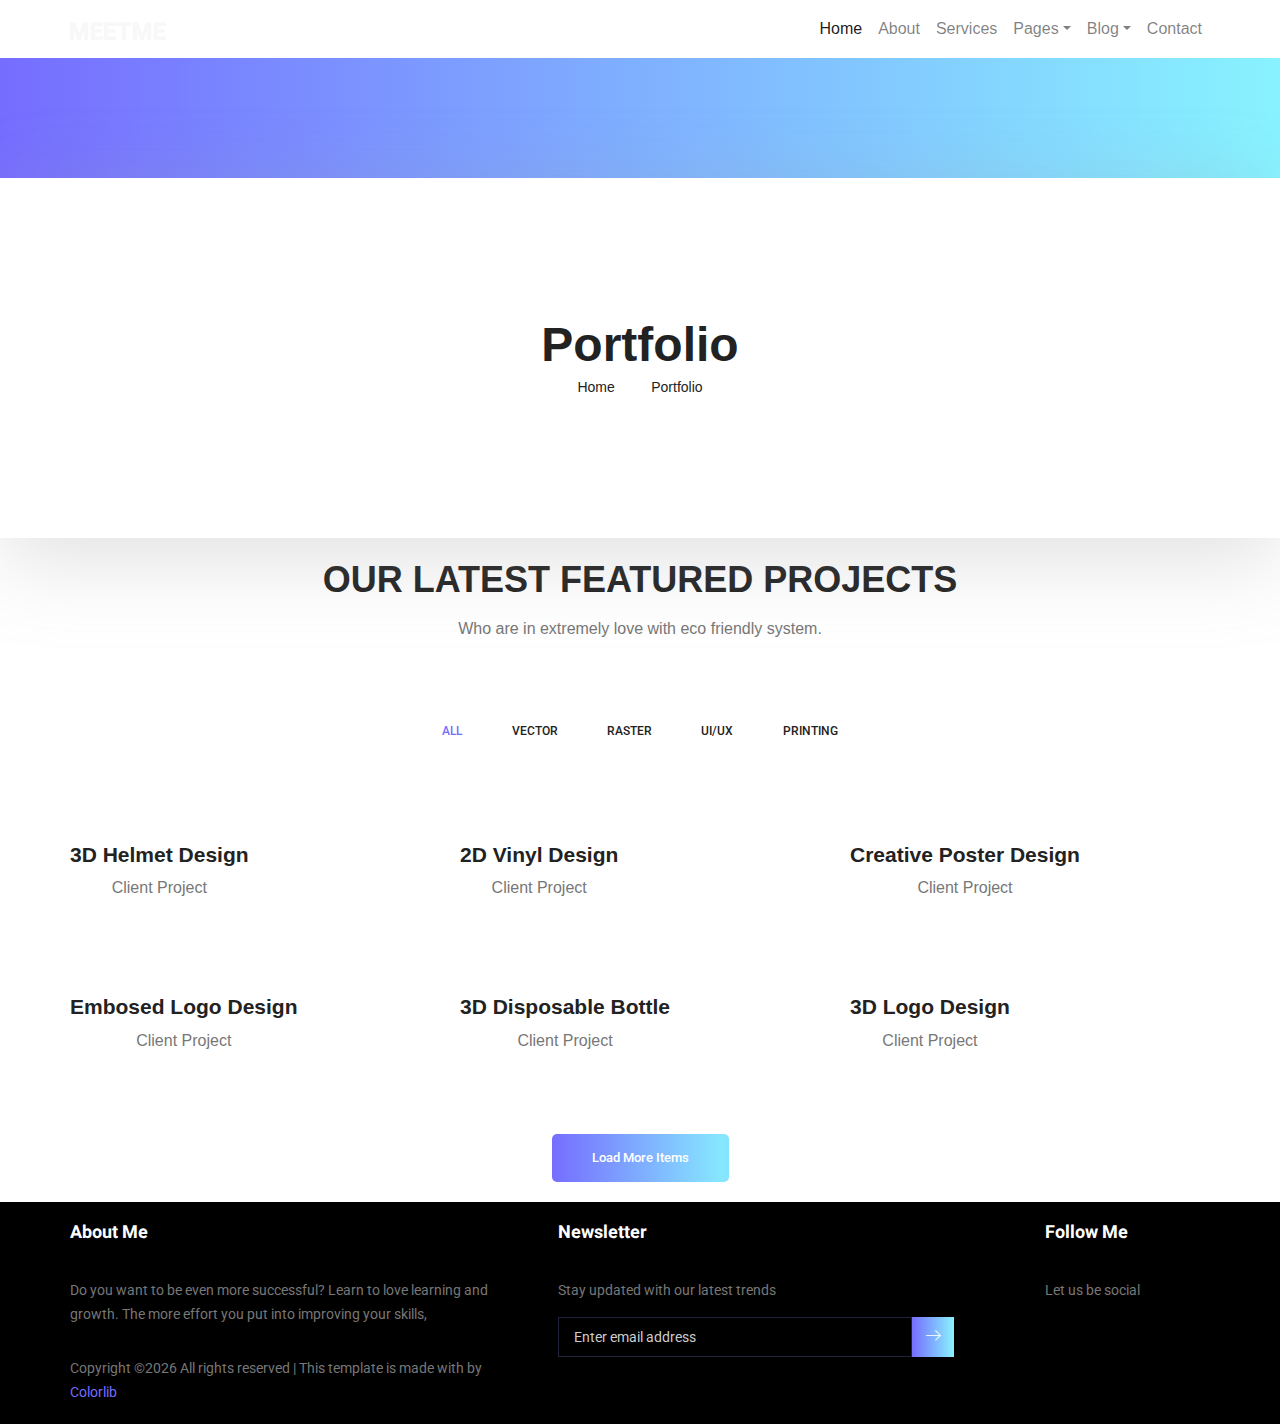
==== commit fbd6b453: "update" ====
--- a/portfolio.html
+++ b/portfolio.html
@@ -250,6 +250,6 @@
         <script src="vendors/counter-up/jquery.waypoints.min.js"></script>
         <script src="vendors/counter-up/jquery.counterup.min.js"></script>
         <script src="js/mail-script.js"></script>
-        <script src="js/theme.js"></script>
+        <script src="js/theme.js"></script>        
     </body>
 </html>--- a/css/style.css
+++ b/css/style.css
@@ -62,12 +62,12 @@
 body {
   line-height: 26px;
   font-size: 16px;
-  font-family: "Roboto", sans-serif;
+  font-family: "Ubuntu", sans-serif;
   font-weight: normal;
   color: #777777; }
 
 h1, h2, h3, h4, h5, h6 {
-  font-family: "Heebo", sans-serif;
+  font-family: "Ubuntu", sans-serif;
   font-weight: bold; }
 
 button:focus {
@@ -79,8 +79,12 @@
   padding-right: 0px; }
 
 .p_120 {
-  padding-top: 120px;
-  padding-bottom: 120px; }
+  padding-top: 20px;
+  padding-bottom: 20px; }
+
+.p_121 {
+  padding-top: 60px;
+  padding-bottom: 20px; }
 
 .p_100 {
   padding-top: 100px;
@@ -113,14 +117,14 @@
   max-width: 670px;
   margin: 0px auto 75px; }
   .main_title h2 {
-    font-family: "Heebo", sans-serif;
+    font-family: "Ubuntu", sans-serif;
     font-size: 36px;
     color: #222222;
     margin-bottom: 15px;
     text-transform: uppercase; }
   .main_title p {
     font-size: 16px;
-    font-family: "Roboto", sans-serif;
+    font-family: "Ubuntu", sans-serif;
     font-weight: normal;
     line-height: 26px;
     color: #777777;
@@ -138,10 +142,10 @@
 .home_banner_area {
   position: relative;
   z-index: 1;
-  /*background-image: -moz-linear-gradient(0deg, #766dff 0%, #88f3ff 100%);
+/*  background-image: -moz-linear-gradient(0deg, #766dff 0%, #88f3ff 100%);
   background-image: -webkit-linear-gradient(0deg, #766dff 0%, #88f3ff 100%);
   background-image: -ms-linear-gradient(0deg, #766dff 0%, #88f3ff 100%);*/
-  margin-bottom: 200px; }
+  margin-bottom: 0px; }
   .home_banner_area .box_1620 {
     min-height: 700px;
     border-radius: 12px;
@@ -195,7 +199,7 @@
       .blog_banner .banner_inner .blog_b_text h2 {
         font-size: 60px;
         font-weight: bold;
-        font-family: "Heebo", sans-serif;
+        font-family: "Ubuntu", sans-serif;
         line-height: 66px;
         margin-bottom: 15px;
         text-transform: uppercase; }
@@ -235,18 +239,18 @@
     .banner_area .banner_inner .banner_content h2 {
       color: #222222;
       font-size: 48px;
-      font-family: "Heebo", sans-serif;
+      font-family: "Ubuntu", sans-serif;
       margin-bottom: 0px;
       font-weight: bold; }
     .banner_area .banner_inner .banner_content .page_link a {
       font-size: 14px;
       color: #222222;
-      font-family: "Roboto", sans-serif;
+      font-family: "Ubuntu", sans-serif;
       margin-right: 32px;
       position: relative; }
       .banner_area .banner_inner .banner_content .page_link a:before {
         content: "\e87a";
-        font-family: 'Linearicons-Free';
+        font-family: 'Ubuntu';
         position: absolute;
         right: -25px;
         top: 50%;
@@ -271,7 +275,7 @@
   margin-bottom: 30px; }
   .l_blog_item .date {
     font-size: 13px;
-    font-family: "Roboto", sans-serif;
+    font-family: "Ubuntu", sans-serif;
     font-weight: normal;
     color: #777777;
     margin-top: 20px;
@@ -862,27 +866,27 @@
   box-shadow: none;
   padding: 0px 15px;
   font-size: 13px;
-  font-family: "Roboto", sans-serif;
+  font-family: "Ubuntu", sans-serif;
   font-weight: 300;
   color: #999999; }
   .reservation_form .form-group input.placeholder {
     font-size: 13px;
-    font-family: "Roboto", sans-serif;
+    font-family: "Ubuntu", sans-serif;
     font-weight: 300;
     color: #999999; }
   .reservation_form .form-group input:-moz-placeholder {
     font-size: 13px;
-    font-family: "Roboto", sans-serif;
+    font-family: "Ubuntu", sans-serif;
     font-weight: 300;
     color: #999999; }
   .reservation_form .form-group input::-moz-placeholder {
     font-size: 13px;
-    font-family: "Roboto", sans-serif;
+    font-family: "Ubuntu", sans-serif;
     font-weight: 300;
     color: #999999; }
   .reservation_form .form-group input::-webkit-input-placeholder {
     font-size: 13px;
-    font-family: "Roboto", sans-serif;
+    font-family: "Ubuntu", sans-serif;
     font-weight: 300;
     color: #999999; }
 .reservation_form .form-group .res_select {
@@ -894,12 +898,12 @@
   line-height: 36px; }
   .reservation_form .form-group .res_select .current {
     font-size: 13px;
-    font-family: "Roboto", sans-serif;
+    font-family: "Ubuntu", sans-serif;
     font-weight: 300;
     color: #999999; }
   .reservation_form .form-group .res_select:after {
     content: "\e874";
-    font-family: 'Linearicons-Free';
+    font-family: 'Ubuntu';
     color: #cccccc;
     transform: rotate(0deg);
     border: none;
@@ -930,7 +934,7 @@
   .contact_info .info_item h6 {
     font-size: 16px;
     line-height: 24px;
-    color: "Roboto", sans-serif;
+    color: "Ubuntu", sans-serif;
     font-weight: bold;
     margin-bottom: 0px;
     color: #222222; }
@@ -948,7 +952,7 @@
     line-height: 26px;
     color: #999;
     border: 1px solid #eeeeee;
-    font-family: "Roboto", sans-serif;
+    font-family: "Ubuntu", sans-serif;
     border-radius: 0px;
     padding-left: 20px; }
     .contact_form .form-group .form-control:focus {
@@ -999,7 +1003,7 @@
       text-align: center;
       color: #766dff;
       padding-bottom: 10px;
-      font-family: "Roboto", sans-serif; }
+      font-family: "Ubuntu", sans-serif; }
     .modal-message .modal-dialog .modal-content .modal-header p {
       display: block; }
 
@@ -2320,13 +2324,13 @@
 
 .welcome_text h4 {
   color: #222222;
-  font-family: "Heebo", sans-serif;
+  font-family: "Ubuntu", sans-serif;
   font-size: 36px;
   margin-bottom: 18px;
   text-transform: uppercase; }
 .welcome_text p {
   max-width: 495px;
-  font-family: "Roboto", sans-serif;
+  font-family: "Ubuntu", sans-serif;
   margin-bottom: 40px; }
 
 .wel_item {
@@ -2387,16 +2391,16 @@
 ============================================================================================ */
 /* My Tabs Area css
 ============================================================================================ */
-.mytabs_area {
+/*.mytabs_area {
   background-image: -moz-linear-gradient(0deg, #766dff 0%, #88f3ff 100%);
   background-image: -webkit-linear-gradient(0deg, #766dff 0%, #88f3ff 100%);
-  background-image: -ms-linear-gradient(0deg, #766dff 0%, #88f3ff 100%); }
+  background-image: -ms-linear-gradient(0deg, #766dff 0%, #88f3ff 100%); }*/
 
 .tabs_inner .nav.nav-tabs {
   display: block;
   text-align: center;
   border: none;
-  margin-bottom: 120px; }
+  margin-bottom: 30px; }
   .tabs_inner .nav.nav-tabs li {
     display: inline-block;
     margin-right: 8px; }
@@ -2407,8 +2411,8 @@
       padding: 0px 40px;
       font-size: 13px;
       font-weight: 500;
-      color: #fff;
-      font-family: "Roboto", sans-serif;
+      color: #9ab5f5;
+      font-family: "Ubuntu", sans-serif;
       border: 1px solid #9ab5f5;
       background: rgba(255, 255, 255, 0.1); }
       .tabs_inner .nav.nav-tabs li a.active {
@@ -2437,7 +2441,9 @@
       width: 15px;
       border-radius: 50%;
       display: block;
-      background: rgba(255, 255, 255, 0.2);
+      /*background: rgba(255, 255, 255, 0.2);*/
+      background-color: #9ab5f5;  
+      /*background: linear-gradient(to right, #766dff 0%, #86e7ff 70%);*/
       position: absolute;
       left: 46%;
       top: 30px;
@@ -2446,7 +2452,7 @@
         content: '';
         height: 7px;
         width: 7px;
-        background: #fff;
+        /*background: #fff;*/
         border-radius: 50%;
         position: absolute;
         left: 52%;
@@ -2457,16 +2463,17 @@
     .tabs_inner .tab-content .tab-pane .list li .media .d-flex {
       padding-right: 100px; }
       .tabs_inner .tab-content .tab-pane .list li .media .d-flex p {
-        color: rgba(255, 255, 255, 0.75);
+        /*color: rgba(255, 255, 255, 0.75);*/
+        /*color: #222222;*/
         margin-bottom: 0px;
         padding-top: 20px; }
     .tabs_inner .tab-content .tab-pane .list li .media .media-body h4 {
-      color: #fff;
+      /*color: #fff;*/
       font-size: 21px;
       text-transform: uppercase;
       margin-bottom: 20px; }
     .tabs_inner .tab-content .tab-pane .list li .media .media-body p {
-      color: rgba(255, 255, 255, 0.75);
+      /*color: rgba(255, 255, 255, 0.75);*/
       margin-bottom: 0px; }
 
 /* End My Tabs Area css
@@ -2541,7 +2548,7 @@
 
 .personal_text h6 {
   font-size: 14px;
-  font-family: "Roboto", sans-serif;
+  font-family: "Ubuntu", sans-serif;
   text-transform: uppercase;
   letter-spacing: 2.1px;
   font-weight: normal;
@@ -2550,17 +2557,20 @@
 .personal_text h4 {
   font-size: 16px;
   font-weight: 500;
-  font-family: "Roboto", sans-serif;
+  font-family: "Ubuntu", sans-serif;
   text-transform: uppercase;
   margin-bottom: 20px;
   color: #222222; }
+  /*.personal_text h4 span{
+    color: #777777;
+  }*/
 .personal_text h3 {
   font-size: 48px;
   text-transform: uppercase;
   margin-bottom: 15px;
   color: #222222; }
 .personal_text p {
-  font-family: "Roboto", sans-serif;
+  font-family: "Ubuntu", sans-serif;
   max-width: 540px;
   color: #777777;
   margin-bottom: 40px; }
@@ -2571,13 +2581,26 @@
     padding-left: 40px;
     font-size: 16px;
     color: #777777; }
-    .personal_text .basic_info li a i {
+    /*.personal_text .basic_info li a i {
       position: absolute;
       left: 0px;
       top: 50%;
       transform: translateY(-50%);
       font-size: 20px;
-      color: #766dff; }
+      color: #766dff; }*/
+      .personal_text .basic_info li a img {
+      position: absolute;
+      left: 0px;
+      top: 50%;
+      transform: translateY(-50%);
+      font-size: 20px;
+      line-height: 40px;
+      width: 25px;
+      /*background: #e8e8e8;*/
+      border-radius: 5px;
+      display: inline-block;
+      text-align: center; 
+       }       
   .personal_text .basic_info li:last-child {
     margin-bottom: 0px; }
 .personal_text .personal_social {
@@ -2587,19 +2610,18 @@
     margin-right: 7px; }
     .personal_text .personal_social li:last-child {
       margin-right: 0px; }
-    .personal_text .personal_social li a {
+    .personal_text .personal_social li a img{
       line-height: 40px;
-      width: 40px;
-      background: #e8e8e8;
+      width: 25px;
+      /*background: #e8e8e8;*/
       border-radius: 5px;
       display: inline-block;
-      text-align: center;
-      color: #fff;
-      font-size: 16px; }
-    .personal_text .personal_social li:hover a {
+      text-align: center;      
+      }      
+   /* .personal_text .personal_social li:hover a {
       background-image: -moz-linear-gradient(0deg, #766dff 0%, #88f3ff 100%);
       background-image: -webkit-linear-gradient(0deg, #766dff 0%, #88f3ff 100%);
-      background-image: -ms-linear-gradient(0deg, #766dff 0%, #88f3ff 100%); }
+      background-image: -ms-linear-gradient(0deg, #766dff 0%, #88f3ff 100%); }*/
 
 /* End Personal Profile Area css
 ============================================================================================ */
--- a/css/responsive.css
+++ b/css/responsive.css
@@ -69,7 +69,7 @@
 		margin-top: 30px;
 	}
 	.home_banner_area .box_1620 {
-		bottom: -130px;
+		bottom: -40px;
 	}
 	.profile_inner .personal_text {
 		padding-left: 0px;
@@ -370,7 +370,7 @@
 		padding-bottom: 70px;
 	}
 	.home_banner_area .box_1620 {
-		bottom: -71px;
+		bottom: -25px;
 		border-radius: 0px;
 	}
 	.home_banner_area {
